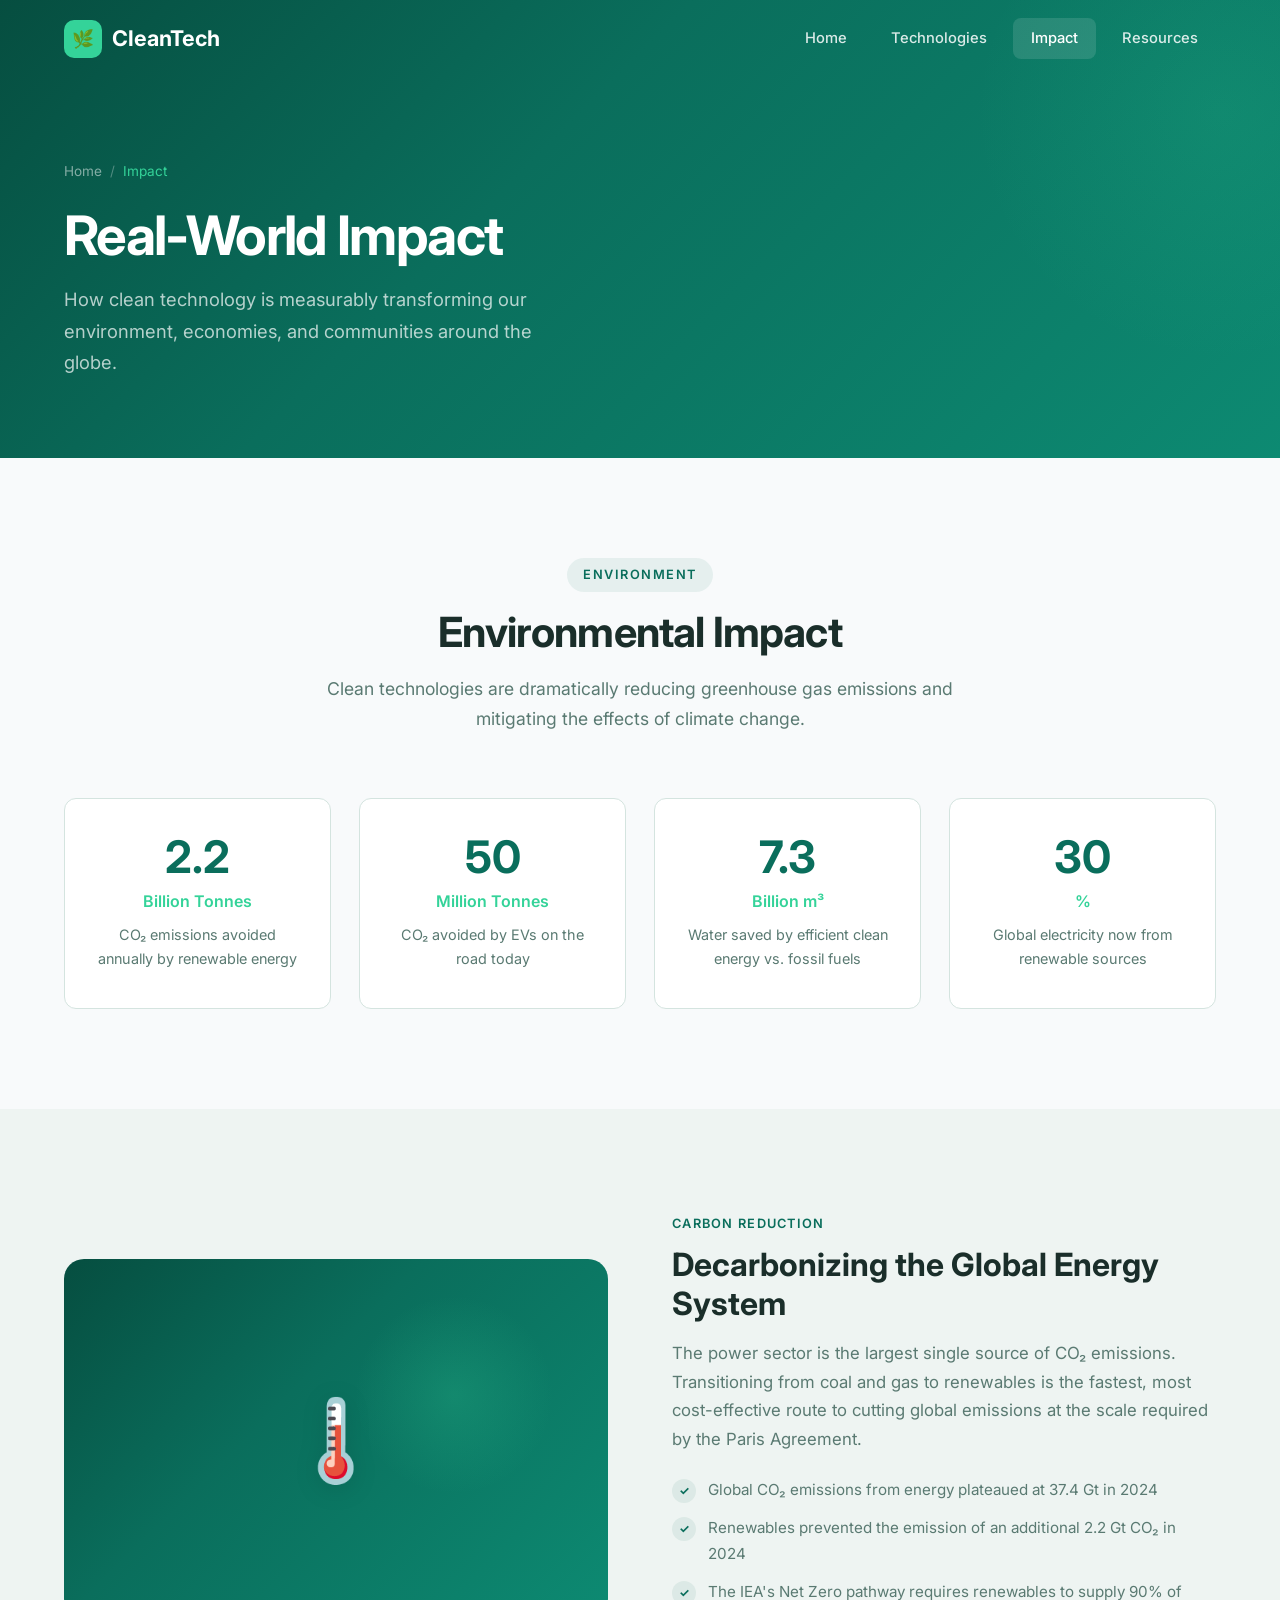
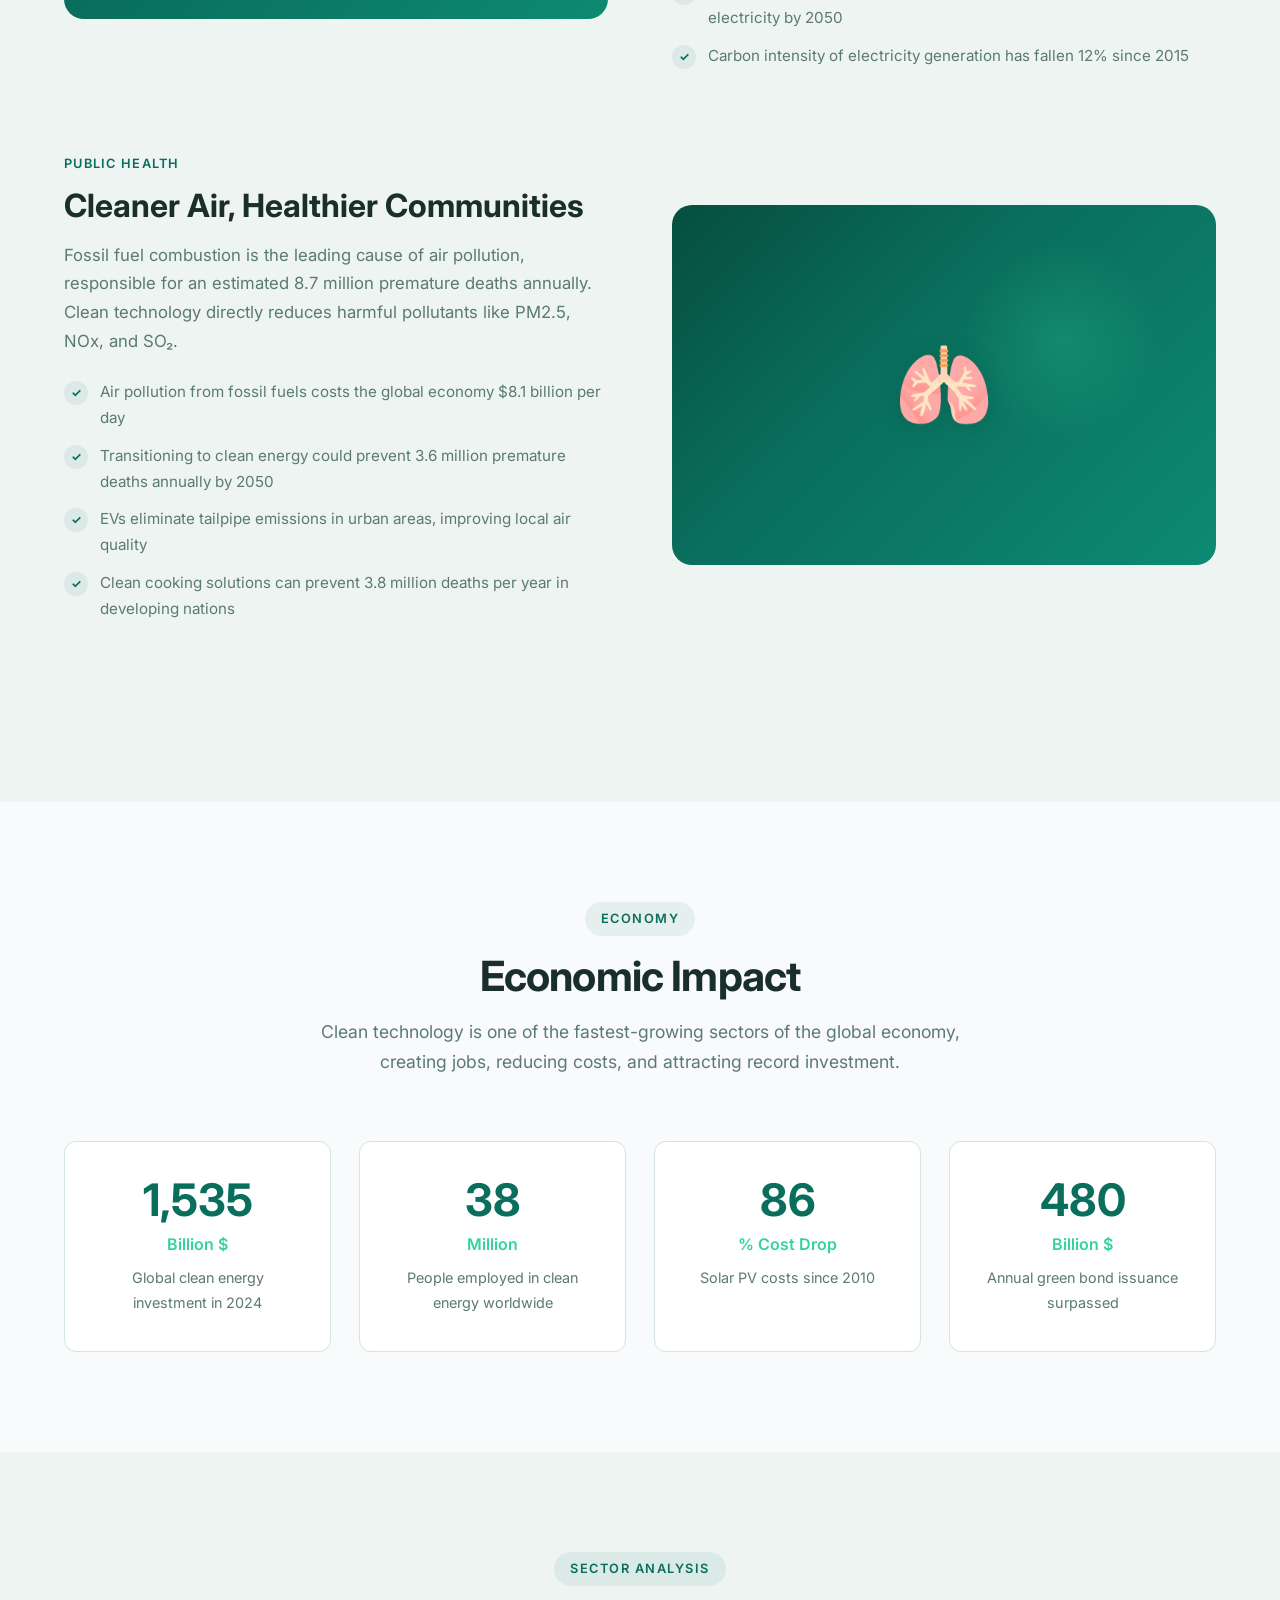
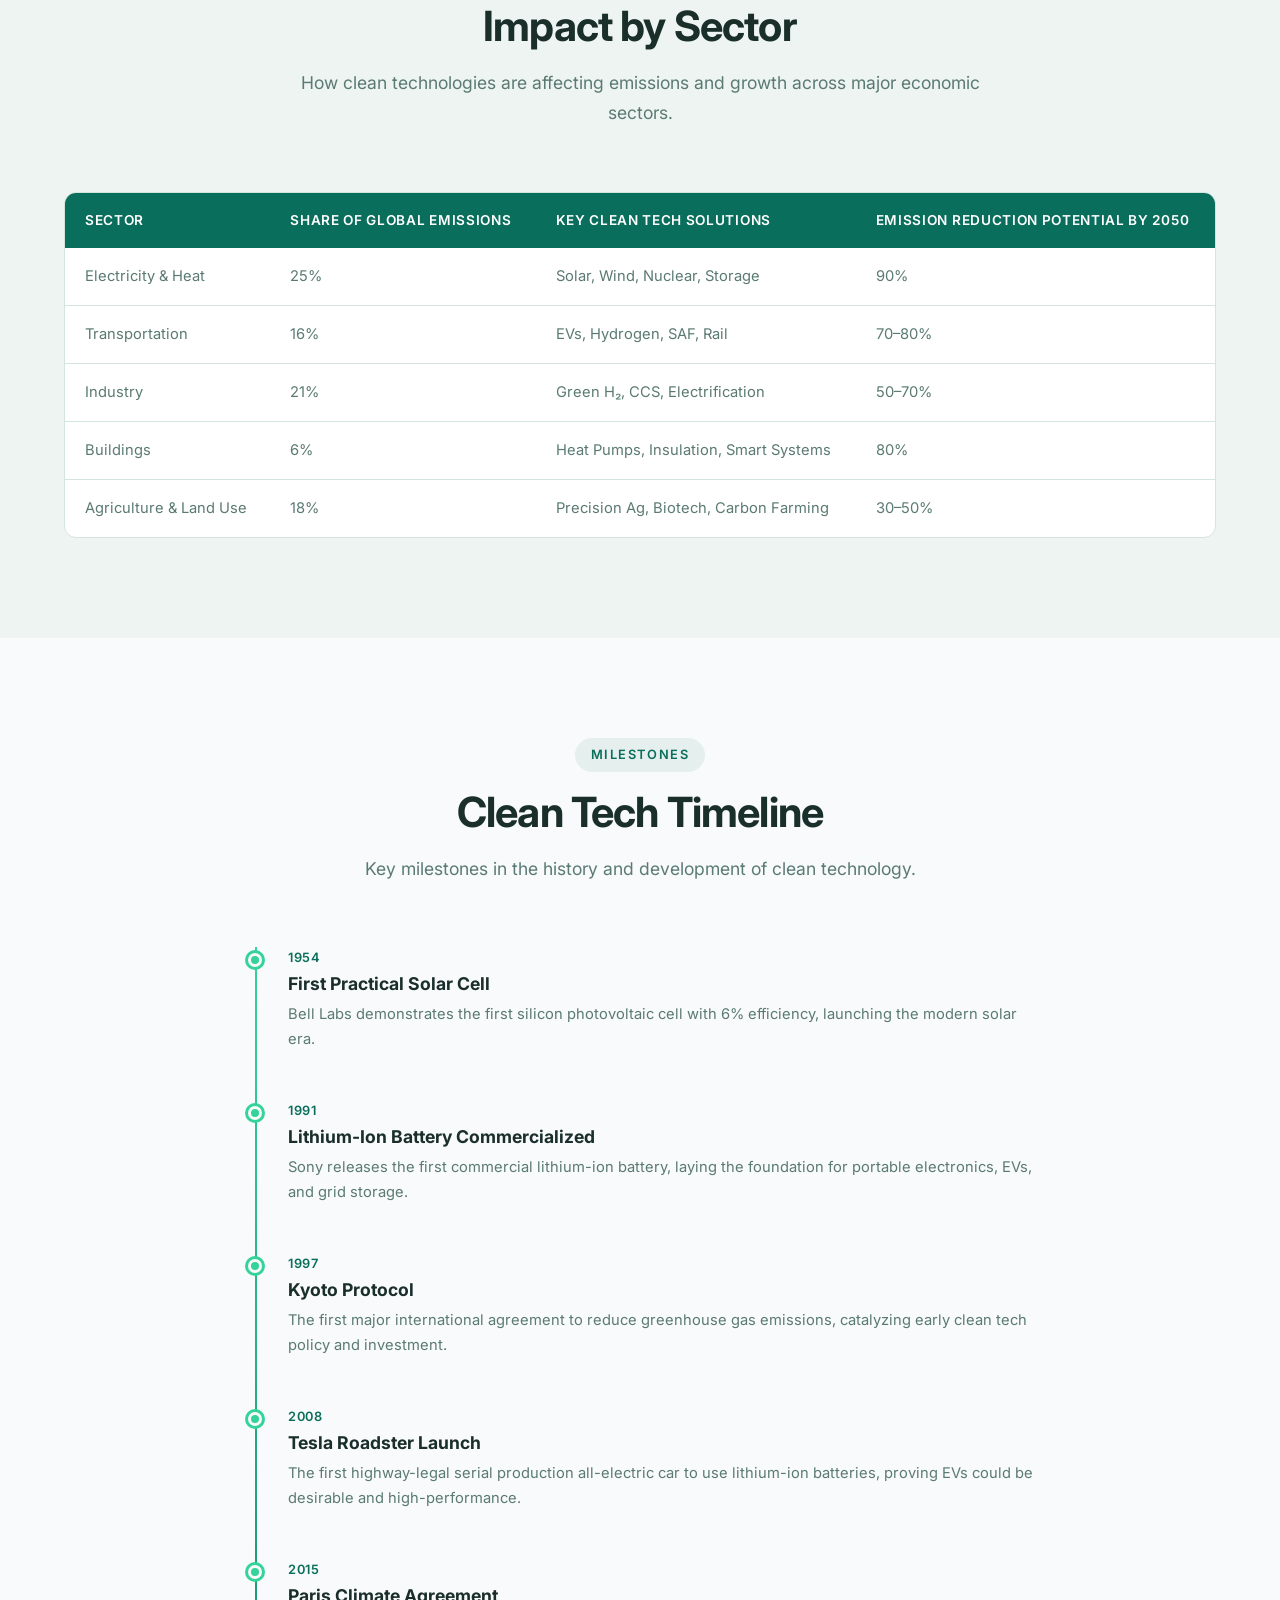
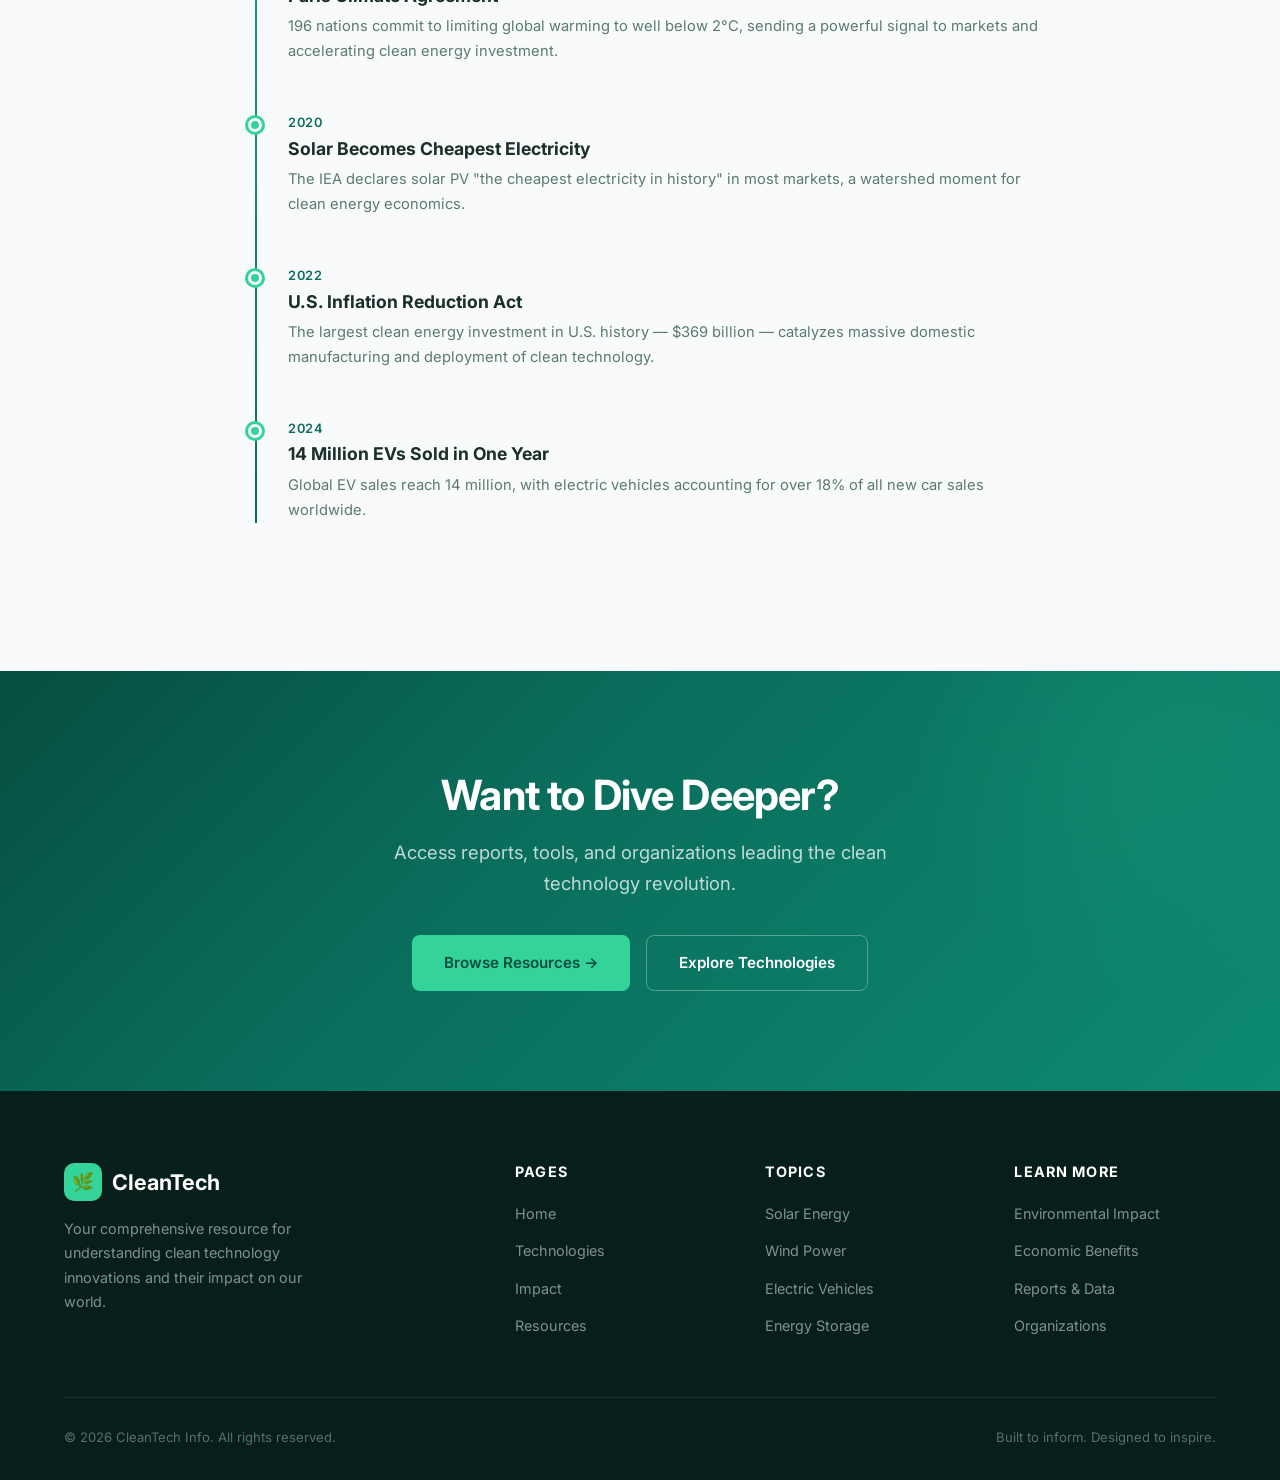
==== impact.html @ c07ddb93 "Initial commit: Clean Technology informative website - Home page with hero, categories, stats, and C" ====
<!DOCTYPE html>
<html lang="en">
<head>
  <meta charset="UTF-8">
  <meta name="viewport" content="width=device-width, initial-scale=1.0">
  <title>Impact — Clean Technology</title>
  <meta name="description" content="Understand the environmental, economic, and social impact of clean technology — from emissions reduction to job creation and public health.">
  <link rel="preconnect" href="https://fonts.googleapis.com">
  <link rel="preconnect" href="https://fonts.gstatic.com" crossorigin>
  <link href="https://fonts.googleapis.com/css2?family=Inter:wght@400;500;600;700;800&display=swap" rel="stylesheet">
  <link rel="stylesheet" href="css/styles.css">
  <link rel="icon" type="image/svg+xml" href="data:image/svg+xml,<svg xmlns='http://www.w3.org/2000/svg' viewBox='0 0 100 100'><text y='.9em' font-size='90'>🌿</text></svg>">
</head>
<body>

  <!-- ===== HEADER ===== -->
  <header class="header">
    <div class="container">
      <a href="index.html" class="logo">
        <div class="logo-icon">🌿</div>
        CleanTech
      </a>
      <nav class="nav-links">
        <a href="index.html">Home</a>
        <a href="technologies.html">Technologies</a>
        <a href="impact.html" class="active">Impact</a>
        <a href="resources.html">Resources</a>
      </nav>
      <div class="menu-toggle">
        <span></span><span></span><span></span>
      </div>
    </div>
  </header>

  <!-- ===== PAGE HERO ===== -->
  <section class="page-hero">
    <div class="container">
      <div class="breadcrumb">
        <a href="index.html">Home</a>
        <span>/</span>
        <span class="current">Impact</span>
      </div>
      <h1>Real-World Impact</h1>
      <p>How clean technology is measurably transforming our environment, economies, and communities around the globe.</p>
    </div>
  </section>

  <!-- ===== ENVIRONMENTAL IMPACT ===== -->
  <section class="section">
    <div class="container">
      <div class="section-header fade-up">
        <span class="label">Environment</span>
        <h2>Environmental Impact</h2>
        <p>Clean technologies are dramatically reducing greenhouse gas emissions and mitigating the effects of climate change.</p>
      </div>
      <div class="stats-grid stagger-children">
        <div class="stat-card fade-up">
          <div class="number" data-count="2.2">0</div>
          <div class="unit">Billion Tonnes</div>
          <div class="desc">CO₂ emissions avoided annually by renewable energy</div>
        </div>
        <div class="stat-card fade-up">
          <div class="number" data-count="50">0</div>
          <div class="unit">Million Tonnes</div>
          <div class="desc">CO₂ avoided by EVs on the road today</div>
        </div>
        <div class="stat-card fade-up">
          <div class="number" data-count="7.3">0</div>
          <div class="unit">Billion m³</div>
          <div class="desc">Water saved by efficient clean energy vs. fossil fuels</div>
        </div>
        <div class="stat-card fade-up">
          <div class="number" data-count="30">0</div>
          <div class="unit">%</div>
          <div class="desc">Global electricity now from renewable sources</div>
        </div>
      </div>
    </div>
  </section>

  <!-- ===== EMISSIONS DEEP DIVE ===== -->
  <section class="section bg-alt">
    <div class="container">
      <div class="feature-block fade-up">
        <div class="feature-visual">
          <div class="feature-visual-icon">🌡️</div>
        </div>
        <div class="feature-text">
          <span class="label">Carbon Reduction</span>
          <h3>Decarbonizing the Global Energy System</h3>
          <p>The power sector is the largest single source of CO₂ emissions. Transitioning from coal and gas to renewables is the fastest, most cost-effective route to cutting global emissions at the scale required by the Paris Agreement.</p>
          <ul class="feature-list">
            <li>Global CO₂ emissions from energy plateaued at 37.4 Gt in 2024</li>
            <li>Renewables prevented the emission of an additional 2.2 Gt CO₂ in 2024</li>
            <li>The IEA's Net Zero pathway requires renewables to supply 90% of electricity by 2050</li>
            <li>Carbon intensity of electricity generation has fallen 12% since 2015</li>
          </ul>
        </div>
      </div>
      <div class="feature-block fade-up">
        <div class="feature-visual">
          <div class="feature-visual-icon">🫁</div>
        </div>
        <div class="feature-text">
          <span class="label">Public Health</span>
          <h3>Cleaner Air, Healthier Communities</h3>
          <p>Fossil fuel combustion is the leading cause of air pollution, responsible for an estimated 8.7 million premature deaths annually. Clean technology directly reduces harmful pollutants like PM2.5, NOx, and SO₂.</p>
          <ul class="feature-list">
            <li>Air pollution from fossil fuels costs the global economy $8.1 billion per day</li>
            <li>Transitioning to clean energy could prevent 3.6 million premature deaths annually by 2050</li>
            <li>EVs eliminate tailpipe emissions in urban areas, improving local air quality</li>
            <li>Clean cooking solutions can prevent 3.8 million deaths per year in developing nations</li>
          </ul>
        </div>
      </div>
    </div>
  </section>

  <!-- ===== ECONOMIC IMPACT ===== -->
  <section class="section">
    <div class="container">
      <div class="section-header fade-up">
        <span class="label">Economy</span>
        <h2>Economic Impact</h2>
        <p>Clean technology is one of the fastest-growing sectors of the global economy, creating jobs, reducing costs, and attracting record investment.</p>
      </div>
      <div class="stats-grid stagger-children">
        <div class="stat-card fade-up">
          <div class="number" data-count="1600">0</div>
          <div class="unit">Billion $</div>
          <div class="desc">Global clean energy investment in 2024</div>
        </div>
        <div class="stat-card fade-up">
          <div class="number" data-count="40">0</div>
          <div class="unit">Million</div>
          <div class="desc">People employed in clean energy worldwide</div>
        </div>
        <div class="stat-card fade-up">
          <div class="number" data-count="90">0</div>
          <div class="unit">% Cost Drop</div>
          <div class="desc">Solar PV costs since 2010</div>
        </div>
        <div class="stat-card fade-up">
          <div class="number" data-count="500">0</div>
          <div class="unit">Billion $</div>
          <div class="desc">Annual green bond issuance surpassed</div>
        </div>
      </div>
    </div>
  </section>

  <!-- ===== SECTOR BREAKDOWN TABLE ===== -->
  <section class="section bg-alt">
    <div class="container">
      <div class="section-header fade-up">
        <span class="label">Sector Analysis</span>
        <h2>Impact by Sector</h2>
        <p>How clean technologies are affecting emissions and growth across major economic sectors.</p>
      </div>
      <div class="data-table-wrapper fade-up">
        <table class="data-table">
          <thead>
            <tr>
              <th>Sector</th>
              <th>Share of Global Emissions</th>
              <th>Key Clean Tech Solutions</th>
              <th>Emission Reduction Potential by 2050</th>
            </tr>
          </thead>
          <tbody>
            <tr>
              <td>Electricity &amp; Heat</td>
              <td>25%</td>
              <td>Solar, Wind, Nuclear, Storage</td>
              <td>90%</td>
            </tr>
            <tr>
              <td>Transportation</td>
              <td>16%</td>
              <td>EVs, Hydrogen, SAF, Rail</td>
              <td>70–80%</td>
            </tr>
            <tr>
              <td>Industry</td>
              <td>21%</td>
              <td>Green H₂, CCS, Electrification</td>
              <td>50–70%</td>
            </tr>
            <tr>
              <td>Buildings</td>
              <td>6%</td>
              <td>Heat Pumps, Insulation, Smart Systems</td>
              <td>80%</td>
            </tr>
            <tr>
              <td>Agriculture &amp; Land Use</td>
              <td>18%</td>
              <td>Precision Ag, Biotech, Carbon Farming</td>
              <td>30–50%</td>
            </tr>
          </tbody>
        </table>
      </div>
    </div>
  </section>

  <!-- ===== TIMELINE ===== -->
  <section class="section">
    <div class="container">
      <div class="section-header fade-up">
        <span class="label">Milestones</span>
        <h2>Clean Tech Timeline</h2>
        <p>Key milestones in the history and development of clean technology.</p>
      </div>
      <div class="timeline fade-up">
        <div class="timeline-item">
          <div class="year">1954</div>
          <h4>First Practical Solar Cell</h4>
          <p>Bell Labs demonstrates the first silicon photovoltaic cell with 6% efficiency, launching the modern solar era.</p>
        </div>
        <div class="timeline-item">
          <div class="year">1991</div>
          <h4>Lithium-Ion Battery Commercialized</h4>
          <p>Sony releases the first commercial lithium-ion battery, laying the foundation for portable electronics, EVs, and grid storage.</p>
        </div>
        <div class="timeline-item">
          <div class="year">1997</div>
          <h4>Kyoto Protocol</h4>
          <p>The first major international agreement to reduce greenhouse gas emissions, catalyzing early clean tech policy and investment.</p>
        </div>
        <div class="timeline-item">
          <div class="year">2008</div>
          <h4>Tesla Roadster Launch</h4>
          <p>The first highway-legal serial production all-electric car to use lithium-ion batteries, proving EVs could be desirable and high-performance.</p>
        </div>
        <div class="timeline-item">
          <div class="year">2015</div>
          <h4>Paris Climate Agreement</h4>
          <p>196 nations commit to limiting global warming to well below 2°C, sending a powerful signal to markets and accelerating clean energy investment.</p>
        </div>
        <div class="timeline-item">
          <div class="year">2020</div>
          <h4>Solar Becomes Cheapest Electricity</h4>
          <p>The IEA declares solar PV "the cheapest electricity in history" in most markets, a watershed moment for clean energy economics.</p>
        </div>
        <div class="timeline-item">
          <div class="year">2022</div>
          <h4>U.S. Inflation Reduction Act</h4>
          <p>The largest clean energy investment in U.S. history — $369 billion — catalyzes massive domestic manufacturing and deployment of clean technology.</p>
        </div>
        <div class="timeline-item">
          <div class="year">2024</div>
          <h4>14 Million EVs Sold in One Year</h4>
          <p>Global EV sales reach 14 million, with electric vehicles accounting for over 18% of all new car sales worldwide.</p>
        </div>
      </div>
    </div>
  </section>

  <!-- ===== CTA ===== -->
  <section class="section cta-section">
    <div class="container">
      <div class="cta-content fade-up">
        <h2>Want to Dive Deeper?</h2>
        <p>Access reports, tools, and organizations leading the clean technology revolution.</p>
        <div class="cta-buttons">
          <a href="resources.html" class="btn btn-primary">Browse Resources →</a>
          <a href="technologies.html" class="btn btn-outline">Explore Technologies</a>
        </div>
      </div>
    </div>
  </section>

  <!-- ===== FOOTER ===== -->
  <footer class="footer">
    <div class="container">
      <div class="footer-grid">
        <div class="footer-brand">
          <a href="index.html" class="logo">
            <div class="logo-icon">🌿</div>
            CleanTech
          </a>
          <p>Your comprehensive resource for understanding clean technology innovations and their impact on our world.</p>
        </div>
        <div>
          <h4>Pages</h4>
          <ul class="footer-links">
            <li><a href="index.html">Home</a></li>
            <li><a href="technologies.html">Technologies</a></li>
            <li><a href="impact.html">Impact</a></li>
            <li><a href="resources.html">Resources</a></li>
          </ul>
        </div>
        <div>
          <h4>Topics</h4>
          <ul class="footer-links">
            <li><a href="technologies.html">Solar Energy</a></li>
            <li><a href="technologies.html">Wind Power</a></li>
            <li><a href="technologies.html">Electric Vehicles</a></li>
            <li><a href="technologies.html">Energy Storage</a></li>
          </ul>
        </div>
        <div>
          <h4>Learn More</h4>
          <ul class="footer-links">
            <li><a href="impact.html">Environmental Impact</a></li>
            <li><a href="impact.html">Economic Benefits</a></li>
            <li><a href="resources.html">Reports &amp; Data</a></li>
            <li><a href="resources.html">Organizations</a></li>
          </ul>
        </div>
      </div>
      <div class="footer-bottom">
        <span>&copy; 2026 CleanTech Info. All rights reserved.</span>
        <span>Built to inform. Designed to inspire.</span>
      </div>
    </div>
  </footer>

  <script src="js/main.js"></script>
</body>
</html>
---- css/styles.css ----
/* ============================================
   Clean Technology — Professional Website
   ============================================ */

/* --- Reset & Base --- */
*, *::before, *::after {
  margin: 0;
  padding: 0;
  box-sizing: border-box;
}

:root {
  --primary: #0a6e5c;
  --primary-dark: #064e40;
  --primary-light: #0d8a72;
  --accent: #34d399;
  --accent-glow: rgba(52, 211, 153, 0.25);
  --bg: #f8fafb;
  --bg-alt: #eef4f2;
  --surface: #ffffff;
  --text: #1a2e2a;
  --text-muted: #5a7a72;
  --text-light: #8fa8a0;
  --border: #d4e4df;
  --gradient-hero: linear-gradient(135deg, #064e40 0%, #0a6e5c 40%, #0d8a72 100%);
  --gradient-card: linear-gradient(180deg, #ffffff 0%, #f0f7f5 100%);
  --shadow-sm: 0 1px 3px rgba(10, 110, 92, 0.08);
  --shadow-md: 0 4px 16px rgba(10, 110, 92, 0.1);
  --shadow-lg: 0 8px 32px rgba(10, 110, 92, 0.12);
  --shadow-xl: 0 16px 48px rgba(10, 110, 92, 0.15);
  --radius-sm: 8px;
  --radius-md: 12px;
  --radius-lg: 20px;
  --radius-xl: 28px;
  --transition: 0.3s cubic-bezier(0.4, 0, 0.2, 1);
  --max-width: 1200px;
}

html {
  scroll-behavior: smooth;
  font-size: 16px;
}

body {
  font-family: 'Inter', -apple-system, BlinkMacSystemFont, 'Segoe UI', Roboto, sans-serif;
  color: var(--text);
  background: var(--bg);
  line-height: 1.7;
  -webkit-font-smoothing: antialiased;
  overflow-x: hidden;
}

a {
  color: inherit;
  text-decoration: none;
}

img {
  max-width: 100%;
  display: block;
}

ul { list-style: none; }

/* --- Typography --- */
h1, h2, h3, h4 {
  font-weight: 700;
  line-height: 1.2;
  color: var(--text);
}

h1 { font-size: clamp(2.2rem, 5vw, 3.4rem); letter-spacing: -0.03em; }
h2 { font-size: clamp(1.8rem, 3.5vw, 2.6rem); letter-spacing: -0.02em; }
h3 { font-size: clamp(1.2rem, 2vw, 1.5rem); }
h4 { font-size: 1.1rem; }

p {
  color: var(--text-muted);
  font-size: 1.05rem;
}

/* --- Layout --- */
.container {
  width: 100%;
  max-width: var(--max-width);
  margin: 0 auto;
  padding: 0 24px;
}

.section {
  padding: 100px 0;
}

.section-header {
  text-align: center;
  max-width: 680px;
  margin: 0 auto 64px;
}

.section-header .label {
  display: inline-block;
  font-size: 0.8rem;
  font-weight: 600;
  letter-spacing: 0.12em;
  text-transform: uppercase;
  color: var(--primary);
  background: rgba(10, 110, 92, 0.08);
  padding: 6px 16px;
  border-radius: 50px;
  margin-bottom: 16px;
}

.section-header h2 {
  margin-bottom: 16px;
}

.section-header p {
  font-size: 1.1rem;
}

/* ============================================
   HEADER / NAVIGATION
   ============================================ */
.header {
  position: fixed;
  top: 0;
  left: 0;
  width: 100%;
  z-index: 1000;
  transition: var(--transition);
  padding: 18px 0;
}

.header.scrolled {
  background: rgba(255, 255, 255, 0.92);
  backdrop-filter: blur(20px);
  -webkit-backdrop-filter: blur(20px);
  border-bottom: 1px solid var(--border);
  padding: 12px 0;
  box-shadow: var(--shadow-sm);
}

.header .container {
  display: flex;
  align-items: center;
  justify-content: space-between;
}

.logo {
  display: flex;
  align-items: center;
  gap: 10px;
  font-size: 1.35rem;
  font-weight: 700;
  color: #fff;
  transition: var(--transition);
}

.header.scrolled .logo {
  color: var(--primary-dark);
}

.logo-icon {
  width: 38px;
  height: 38px;
  background: var(--accent);
  border-radius: 10px;
  display: flex;
  align-items: center;
  justify-content: center;
  font-size: 1.1rem;
}

.nav-links {
  display: flex;
  align-items: center;
  gap: 8px;
}

.nav-links a {
  padding: 8px 18px;
  font-size: 0.92rem;
  font-weight: 500;
  color: rgba(255, 255, 255, 0.85);
  border-radius: 8px;
  transition: var(--transition);
  position: relative;
}

.header.scrolled .nav-links a {
  color: var(--text-muted);
}

.nav-links a:hover,
.nav-links a.active {
  color: #fff;
  background: rgba(255, 255, 255, 0.12);
}

.header.scrolled .nav-links a:hover,
.header.scrolled .nav-links a.active {
  color: var(--primary);
  background: rgba(10, 110, 92, 0.08);
}

/* Mobile menu toggle */
.menu-toggle {
  display: none;
  flex-direction: column;
  gap: 5px;
  cursor: pointer;
  padding: 8px;
  z-index: 1001;
}

.menu-toggle span {
  width: 24px;
  height: 2px;
  background: #fff;
  border-radius: 2px;
  transition: var(--transition);
}

.header.scrolled .menu-toggle span {
  background: var(--text);
}

/* ============================================
   HERO SECTION
   ============================================ */
.hero {
  min-height: 100vh;
  display: flex;
  align-items: center;
  background: var(--gradient-hero);
  position: relative;
  overflow: hidden;
}

.hero::before {
  content: '';
  position: absolute;
  top: -30%;
  right: -15%;
  width: 700px;
  height: 700px;
  background: radial-gradient(circle, rgba(52, 211, 153, 0.15) 0%, transparent 70%);
  border-radius: 50%;
}

.hero::after {
  content: '';
  position: absolute;
  bottom: -20%;
  left: -10%;
  width: 500px;
  height: 500px;
  background: radial-gradient(circle, rgba(52, 211, 153, 0.1) 0%, transparent 70%);
  border-radius: 50%;
}

.hero .container {
  position: relative;
  z-index: 2;
}

.hero-content {
  max-width: 720px;
}

.hero-badge {
  display: inline-flex;
  align-items: center;
  gap: 8px;
  background: rgba(255, 255, 255, 0.1);
  border: 1px solid rgba(255, 255, 255, 0.15);
  border-radius: 50px;
  padding: 8px 20px;
  font-size: 0.85rem;
  font-weight: 500;
  color: var(--accent);
  margin-bottom: 28px;
  backdrop-filter: blur(10px);
}

.hero h1 {
  color: #fff;
  margin-bottom: 24px;
}

.hero h1 span {
  background: linear-gradient(135deg, var(--accent), #6ee7b7);
  -webkit-background-clip: text;
  -webkit-text-fill-color: transparent;
  background-clip: text;
}

.hero p {
  font-size: 1.2rem;
  color: rgba(255, 255, 255, 0.75);
  max-width: 560px;
  margin-bottom: 40px;
  line-height: 1.8;
}

.hero-buttons {
  display: flex;
  gap: 16px;
  flex-wrap: wrap;
}

/* --- Buttons --- */
.btn {
  display: inline-flex;
  align-items: center;
  gap: 8px;
  padding: 14px 32px;
  font-size: 0.95rem;
  font-weight: 600;
  border-radius: var(--radius-sm);
  border: none;
  cursor: pointer;
  transition: var(--transition);
}

.btn-primary {
  background: var(--accent);
  color: var(--primary-dark);
}

.btn-primary:hover {
  background: #5fe8b5;
  transform: translateY(-2px);
  box-shadow: 0 8px 24px rgba(52, 211, 153, 0.3);
}

.btn-outline {
  background: transparent;
  color: #fff;
  border: 1.5px solid rgba(255, 255, 255, 0.3);
}

.btn-outline:hover {
  background: rgba(255, 255, 255, 0.1);
  border-color: rgba(255, 255, 255, 0.5);
  transform: translateY(-2px);
}

.btn-secondary {
  background: var(--primary);
  color: #fff;
}

.btn-secondary:hover {
  background: var(--primary-dark);
  transform: translateY(-2px);
  box-shadow: var(--shadow-md);
}

/* --- Stat bar under hero --- */
.hero-stats {
  display: grid;
  grid-template-columns: repeat(4, 1fr);
  background: rgba(255, 255, 255, 0.06);
  border: 1px solid rgba(255, 255, 255, 0.1);
  border-radius: var(--radius-lg);
  padding: 32px;
  margin-top: 64px;
  backdrop-filter: blur(10px);
}

.stat-item {
  text-align: center;
  padding: 8px 16px;
}

.stat-item:not(:last-child) {
  border-right: 1px solid rgba(255, 255, 255, 0.1);
}

.stat-number {
  font-size: clamp(1.8rem, 3vw, 2.4rem);
  font-weight: 700;
  color: var(--accent);
  line-height: 1;
  margin-bottom: 8px;
}

.stat-label {
  font-size: 0.85rem;
  color: rgba(255, 255, 255, 0.6);
}

/* ============================================
   CARDS
   ============================================ */
.card-grid {
  display: grid;
  grid-template-columns: repeat(auto-fill, minmax(320px, 1fr));
  gap: 28px;
}

.card {
  background: var(--gradient-card);
  border: 1px solid var(--border);
  border-radius: var(--radius-md);
  padding: 36px 32px;
  transition: var(--transition);
  position: relative;
  overflow: hidden;
}

.card::before {
  content: '';
  position: absolute;
  top: 0;
  left: 0;
  right: 0;
  height: 3px;
  background: linear-gradient(90deg, var(--primary), var(--accent));
  opacity: 0;
  transition: var(--transition);
}

.card:hover {
  transform: translateY(-4px);
  box-shadow: var(--shadow-lg);
  border-color: transparent;
}

.card:hover::before {
  opacity: 1;
}

.card-icon {
  width: 56px;
  height: 56px;
  background: rgba(10, 110, 92, 0.08);
  border-radius: var(--radius-sm);
  display: flex;
  align-items: center;
  justify-content: center;
  font-size: 1.6rem;
  margin-bottom: 20px;
  transition: var(--transition);
}

.card:hover .card-icon {
  background: var(--primary);
  color: #fff;
  transform: scale(1.05);
}

.card h3 {
  margin-bottom: 12px;
}

.card p {
  font-size: 0.95rem;
  line-height: 1.7;
}

.card-link {
  display: inline-flex;
  align-items: center;
  gap: 6px;
  margin-top: 20px;
  font-size: 0.9rem;
  font-weight: 600;
  color: var(--primary);
  transition: var(--transition);
}

.card-link:hover {
  gap: 10px;
  color: var(--primary-dark);
}

/* ============================================
   FEATURE BLOCKS (alternating layout)
   ============================================ */
.feature-block {
  display: grid;
  grid-template-columns: 1fr 1fr;
  gap: 64px;
  align-items: center;
  margin-bottom: 80px;
}

.feature-block:nth-child(even) {
  direction: rtl;
}

.feature-block:nth-child(even) > * {
  direction: ltr;
}

.feature-visual {
  background: var(--gradient-hero);
  border-radius: var(--radius-lg);
  padding: 48px;
  display: flex;
  align-items: center;
  justify-content: center;
  min-height: 360px;
  position: relative;
  overflow: hidden;
}

.feature-visual::before {
  content: '';
  position: absolute;
  width: 200px;
  height: 200px;
  background: radial-gradient(circle, rgba(52, 211, 153, 0.2) 0%, transparent 70%);
  border-radius: 50%;
  top: 10%;
  right: 10%;
}

.feature-visual-icon {
  font-size: 5rem;
  filter: drop-shadow(0 4px 12px rgba(0,0,0,0.1));
}

.feature-text .label {
  display: inline-block;
  font-size: 0.8rem;
  font-weight: 600;
  letter-spacing: 0.1em;
  text-transform: uppercase;
  color: var(--primary);
  margin-bottom: 12px;
}

.feature-text h3 {
  font-size: clamp(1.5rem, 2.5vw, 2rem);
  margin-bottom: 16px;
}

.feature-text p {
  margin-bottom: 24px;
}

.feature-list {
  display: flex;
  flex-direction: column;
  gap: 12px;
}

.feature-list li {
  display: flex;
  align-items: flex-start;
  gap: 12px;
  font-size: 0.95rem;
  color: var(--text-muted);
}

.feature-list li::before {
  content: '✓';
  flex-shrink: 0;
  width: 24px;
  height: 24px;
  background: rgba(10, 110, 92, 0.08);
  border-radius: 50%;
  display: flex;
  align-items: center;
  justify-content: center;
  font-size: 0.75rem;
  font-weight: 700;
  color: var(--primary);
  margin-top: 2px;
}

/* ============================================
   DATA / STATS SECTION
   ============================================ */
.stats-grid {
  display: grid;
  grid-template-columns: repeat(4, 1fr);
  gap: 28px;
}

.stat-card {
  background: var(--surface);
  border: 1px solid var(--border);
  border-radius: var(--radius-md);
  padding: 36px 28px;
  text-align: center;
  transition: var(--transition);
}

.stat-card:hover {
  transform: translateY(-4px);
  box-shadow: var(--shadow-md);
}

.stat-card .number {
  font-size: 2.8rem;
  font-weight: 700;
  color: var(--primary);
  line-height: 1;
  margin-bottom: 8px;
}

.stat-card .unit {
  font-size: 1rem;
  font-weight: 600;
  color: var(--accent);
}

.stat-card .desc {
  font-size: 0.9rem;
  color: var(--text-muted);
  margin-top: 8px;
}

/* ============================================
   TIMELINE
   ============================================ */
.timeline {
  position: relative;
  padding-left: 48px;
  max-width: 800px;
  margin: 0 auto;
}

.timeline::before {
  content: '';
  position: absolute;
  left: 15px;
  top: 0;
  bottom: 0;
  width: 2px;
  background: linear-gradient(to bottom, var(--accent), var(--primary));
}

.timeline-item {
  position: relative;
  margin-bottom: 48px;
}

.timeline-item::before {
  content: '';
  position: absolute;
  left: -40px;
  top: 6px;
  width: 14px;
  height: 14px;
  background: var(--accent);
  border-radius: 50%;
  border: 3px solid var(--bg);
  box-shadow: 0 0 0 3px var(--accent);
}

.timeline-item .year {
  font-size: 0.8rem;
  font-weight: 600;
  color: var(--primary);
  text-transform: uppercase;
  letter-spacing: 0.05em;
  margin-bottom: 4px;
}

.timeline-item h4 {
  margin-bottom: 8px;
}

.timeline-item p {
  font-size: 0.92rem;
}

/* ============================================
   INFO BANNER / CTA
   ============================================ */
.cta-section {
  background: var(--gradient-hero);
  position: relative;
  overflow: hidden;
}

.cta-section::before {
  content: '';
  position: absolute;
  top: -40%;
  right: -10%;
  width: 500px;
  height: 500px;
  background: radial-gradient(circle, rgba(52, 211, 153, 0.12) 0%, transparent 70%);
  border-radius: 50%;
}

.cta-content {
  text-align: center;
  position: relative;
  z-index: 2;
}

.cta-content h2 {
  color: #fff;
  margin-bottom: 16px;
}

.cta-content p {
  color: rgba(255, 255, 255, 0.75);
  font-size: 1.15rem;
  max-width: 560px;
  margin: 0 auto 36px;
}

.cta-buttons {
  display: flex;
  justify-content: center;
  gap: 16px;
  flex-wrap: wrap;
}

/* ============================================
   TABLE
   ============================================ */
.data-table-wrapper {
  overflow-x: auto;
  border-radius: var(--radius-md);
  border: 1px solid var(--border);
  background: var(--surface);
}

.data-table {
  width: 100%;
  border-collapse: collapse;
}

.data-table thead {
  background: var(--primary);
}

.data-table th {
  padding: 16px 20px;
  text-align: left;
  font-size: 0.85rem;
  font-weight: 600;
  color: #fff;
  text-transform: uppercase;
  letter-spacing: 0.05em;
}

.data-table td {
  padding: 16px 20px;
  font-size: 0.92rem;
  color: var(--text-muted);
  border-bottom: 1px solid var(--border);
}

.data-table tbody tr:hover {
  background: rgba(10, 110, 92, 0.03);
}

.data-table tbody tr:last-child td {
  border-bottom: none;
}

/* ============================================
   ACCORDION / FAQ
   ============================================ */
.accordion {
  max-width: 800px;
  margin: 0 auto;
}

.accordion-item {
  background: var(--surface);
  border: 1px solid var(--border);
  border-radius: var(--radius-sm);
  margin-bottom: 12px;
  overflow: hidden;
  transition: var(--transition);
}

.accordion-item:hover {
  border-color: var(--primary-light);
}

.accordion-header {
  display: flex;
  align-items: center;
  justify-content: space-between;
  padding: 20px 24px;
  cursor: pointer;
  font-weight: 600;
  font-size: 1rem;
  color: var(--text);
  transition: var(--transition);
  user-select: none;
}

.accordion-header:hover {
  color: var(--primary);
}

.accordion-icon {
  width: 28px;
  height: 28px;
  border-radius: 50%;
  background: rgba(10, 110, 92, 0.08);
  display: flex;
  align-items: center;
  justify-content: center;
  font-size: 1.1rem;
  transition: var(--transition);
  flex-shrink: 0;
}

.accordion-item.active .accordion-icon {
  background: var(--primary);
  color: #fff;
  transform: rotate(45deg);
}

.accordion-body {
  max-height: 0;
  overflow: hidden;
  transition: max-height 0.4s ease, padding 0.3s ease;
}

.accordion-item.active .accordion-body {
  max-height: 500px;
}

.accordion-body-inner {
  padding: 0 24px 20px;
}

.accordion-body-inner p {
  font-size: 0.95rem;
  line-height: 1.8;
}

/* ============================================
   FOOTER
   ============================================ */
.footer {
  background: #071f1a;
  color: rgba(255, 255, 255, 0.65);
  padding: 72px 0 32px;
}

.footer-grid {
  display: grid;
  grid-template-columns: 2fr 1fr 1fr 1fr;
  gap: 48px;
  margin-bottom: 48px;
}

.footer-brand .logo {
  color: #fff;
  margin-bottom: 16px;
}

.footer-brand p {
  font-size: 0.9rem;
  color: rgba(255, 255, 255, 0.5);
  max-width: 280px;
  line-height: 1.7;
}

.footer h4 {
  color: #fff;
  font-size: 0.9rem;
  text-transform: uppercase;
  letter-spacing: 0.08em;
  margin-bottom: 20px;
}

.footer-links li {
  margin-bottom: 10px;
}

.footer-links a {
  font-size: 0.9rem;
  color: rgba(255, 255, 255, 0.5);
  transition: var(--transition);
}

.footer-links a:hover {
  color: var(--accent);
}

.footer-bottom {
  border-top: 1px solid rgba(255, 255, 255, 0.08);
  padding-top: 28px;
  display: flex;
  align-items: center;
  justify-content: space-between;
  font-size: 0.82rem;
  color: rgba(255, 255, 255, 0.35);
}

.footer-social {
  display: flex;
  gap: 16px;
}

.footer-social a {
  width: 36px;
  height: 36px;
  border-radius: 50%;
  background: rgba(255, 255, 255, 0.06);
  display: flex;
  align-items: center;
  justify-content: center;
  font-size: 0.9rem;
  color: rgba(255, 255, 255, 0.5);
  transition: var(--transition);
}

.footer-social a:hover {
  background: var(--accent);
  color: var(--primary-dark);
}

/* ============================================
   PAGE HERO (inner pages)
   ============================================ */
.page-hero {
  padding: 160px 0 80px;
  background: var(--gradient-hero);
  position: relative;
  overflow: hidden;
}

.page-hero::before {
  content: '';
  position: absolute;
  top: -30%;
  right: -15%;
  width: 500px;
  height: 500px;
  background: radial-gradient(circle, rgba(52, 211, 153, 0.12) 0%, transparent 70%);
  border-radius: 50%;
}

.page-hero .container {
  position: relative;
  z-index: 2;
}

.page-hero h1 {
  color: #fff;
  max-width: 600px;
}

.page-hero p {
  color: rgba(255, 255, 255, 0.7);
  font-size: 1.15rem;
  max-width: 520px;
  margin-top: 16px;
}

.breadcrumb {
  display: flex;
  align-items: center;
  gap: 8px;
  margin-bottom: 20px;
  font-size: 0.85rem;
}

.breadcrumb a {
  color: rgba(255, 255, 255, 0.5);
  transition: var(--transition);
}

.breadcrumb a:hover {
  color: var(--accent);
}

.breadcrumb span {
  color: rgba(255, 255, 255, 0.3);
}

.breadcrumb .current {
  color: var(--accent);
}

/* ============================================
   RESOURCE CARDS
   ============================================ */
.resource-card {
  background: var(--surface);
  border: 1px solid var(--border);
  border-radius: var(--radius-md);
  padding: 32px;
  transition: var(--transition);
  display: flex;
  flex-direction: column;
}

.resource-card:hover {
  transform: translateY(-4px);
  box-shadow: var(--shadow-lg);
}

.resource-tag {
  display: inline-block;
  font-size: 0.72rem;
  font-weight: 600;
  letter-spacing: 0.08em;
  text-transform: uppercase;
  padding: 4px 12px;
  border-radius: 50px;
  margin-bottom: 16px;
  width: fit-content;
}

.resource-tag.report { background: rgba(10, 110, 92, 0.08); color: var(--primary); }
.resource-tag.tool { background: rgba(52, 211, 153, 0.15); color: #0d7a56; }
.resource-tag.org { background: rgba(59, 130, 246, 0.1); color: #2563eb; }
.resource-tag.guide { background: rgba(168, 85, 247, 0.1); color: #7c3aed; }

.resource-card h3 {
  margin-bottom: 12px;
  font-size: 1.15rem;
}

.resource-card p {
  font-size: 0.9rem;
  flex-grow: 1;
}

/* ============================================
   ANIMATIONS
   ============================================ */
.fade-up {
  opacity: 0;
  transform: translateY(30px);
  transition: opacity 0.6s ease, transform 0.6s ease;
}

.fade-up.visible {
  opacity: 1;
  transform: translateY(0);
}

/* Staggered children */
.stagger-children .fade-up:nth-child(1) { transition-delay: 0s; }
.stagger-children .fade-up:nth-child(2) { transition-delay: 0.1s; }
.stagger-children .fade-up:nth-child(3) { transition-delay: 0.2s; }
.stagger-children .fade-up:nth-child(4) { transition-delay: 0.3s; }
.stagger-children .fade-up:nth-child(5) { transition-delay: 0.4s; }
.stagger-children .fade-up:nth-child(6) { transition-delay: 0.5s; }

/* ============================================
   BGS
   ============================================ */
.bg-alt {
  background: var(--bg-alt);
}

/* ============================================
   RESPONSIVE
   ============================================ */
@media (max-width: 1024px) {
  .hero-stats {
    grid-template-columns: repeat(2, 1fr);
    gap: 16px;
  }
  .hero-stats .stat-item:nth-child(2) {
    border-right: none;
  }
  .stats-grid {
    grid-template-columns: repeat(2, 1fr);
  }
  .feature-block {
    grid-template-columns: 1fr;
    gap: 32px;
  }
  .feature-block:nth-child(even) {
    direction: ltr;
  }
  .footer-grid {
    grid-template-columns: 1fr 1fr;
  }
}

@media (max-width: 768px) {
  .menu-toggle {
    display: flex;
  }
  .nav-links {
    position: fixed;
    top: 0;
    right: -100%;
    width: 280px;
    height: 100vh;
    background: var(--primary-dark);
    flex-direction: column;
    padding: 80px 32px 32px;
    gap: 4px;
    transition: var(--transition);
    box-shadow: var(--shadow-xl);
  }
  .nav-links.open {
    right: 0;
  }
  .nav-links a {
    color: rgba(255, 255, 255, 0.8);
    padding: 12px 16px;
    font-size: 1rem;
    width: 100%;
  }
  .header.scrolled .nav-links a {
    color: rgba(255, 255, 255, 0.8);
  }
  .header.scrolled .nav-links a:hover,
  .header.scrolled .nav-links a.active {
    color: #fff;
    background: rgba(255, 255, 255, 0.1);
  }
  .hero-stats {
    grid-template-columns: repeat(2, 1fr);
  }
  .hero-buttons {
    flex-direction: column;
  }
  .hero-buttons .btn {
    justify-content: center;
  }
  .card-grid {
    grid-template-columns: 1fr;
  }
  .stats-grid {
    grid-template-columns: 1fr 1fr;
  }
  .footer-grid {
    grid-template-columns: 1fr;
    gap: 32px;
  }
  .footer-bottom {
    flex-direction: column;
    gap: 16px;
    text-align: center;
  }
  .section {
    padding: 64px 0;
  }
}

@media (max-width: 480px) {
  .hero-stats {
    grid-template-columns: 1fr;
  }
  .hero-stats .stat-item {
    border-right: none !important;
    border-bottom: 1px solid rgba(255, 255, 255, 0.1);
    padding: 16px 8px;
  }
  .hero-stats .stat-item:last-child {
    border-bottom: none;
  }
  .stats-grid {
    grid-template-columns: 1fr;
  }
}
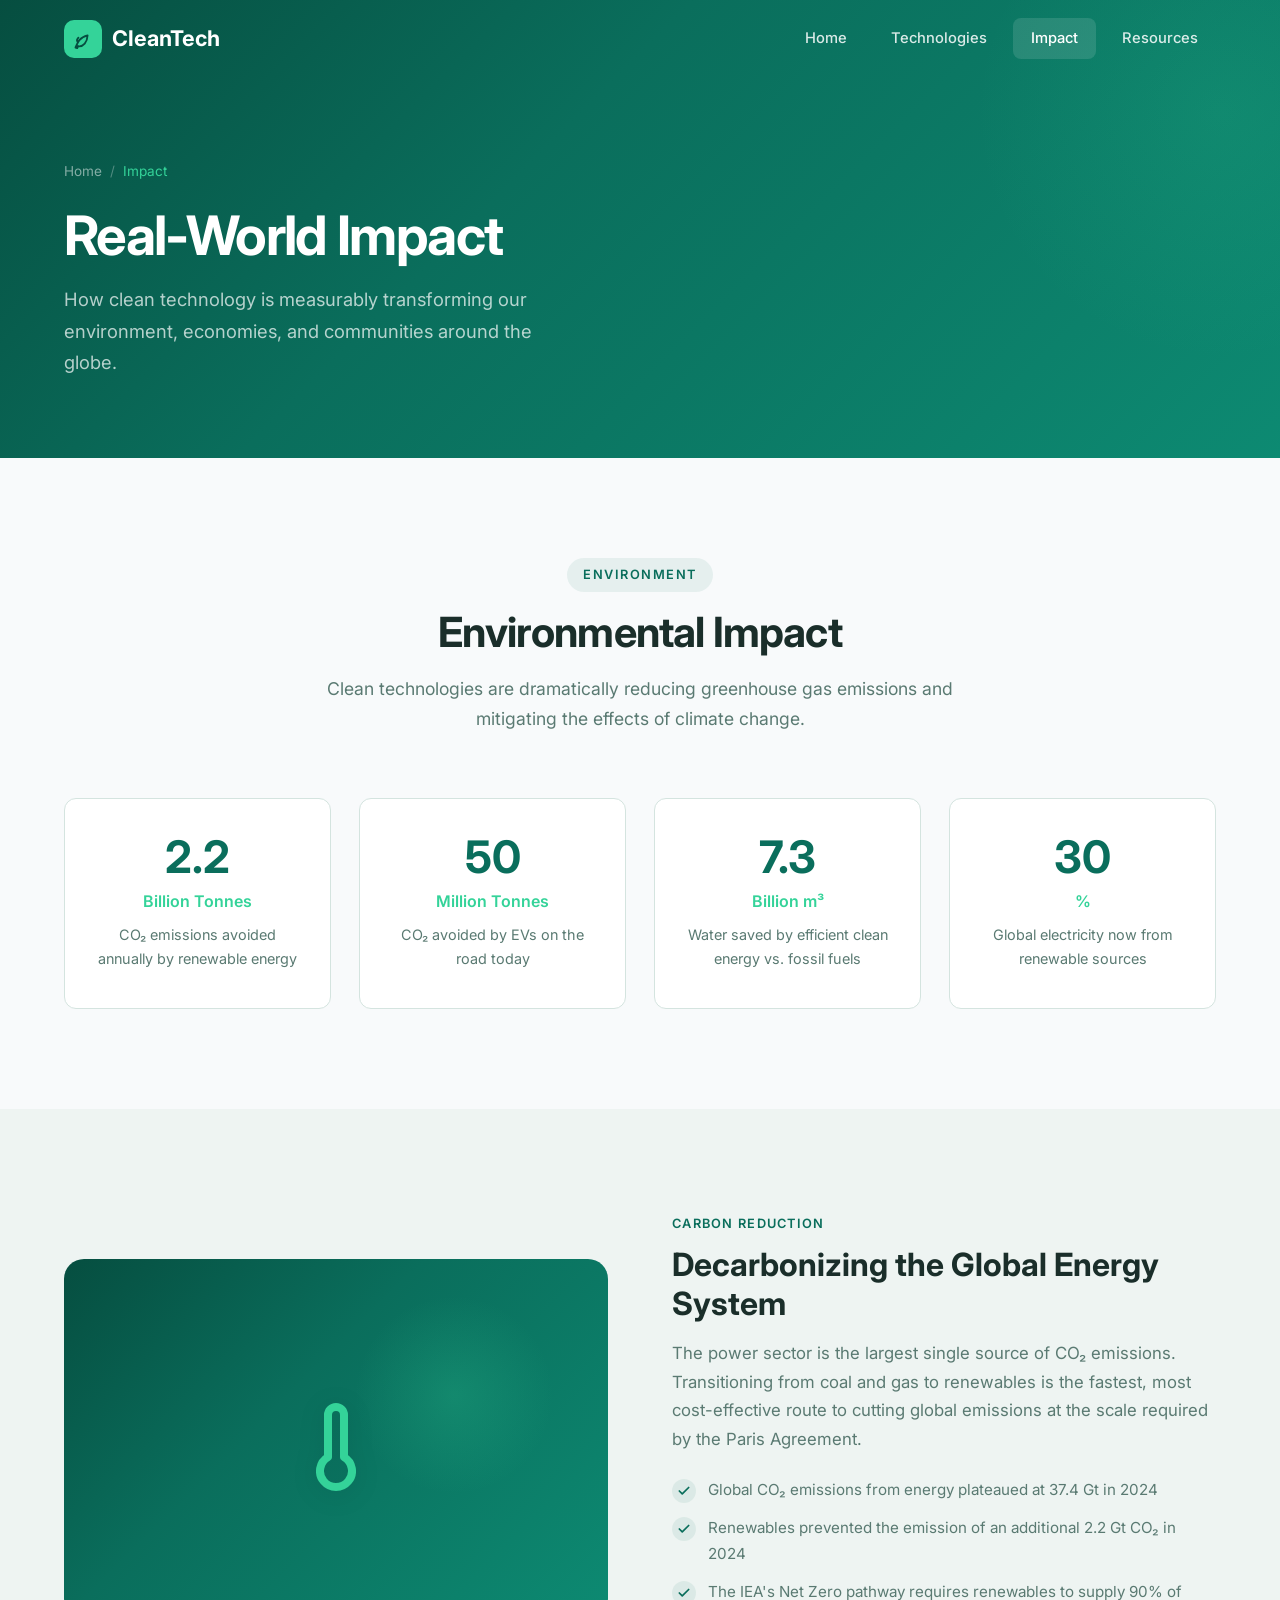
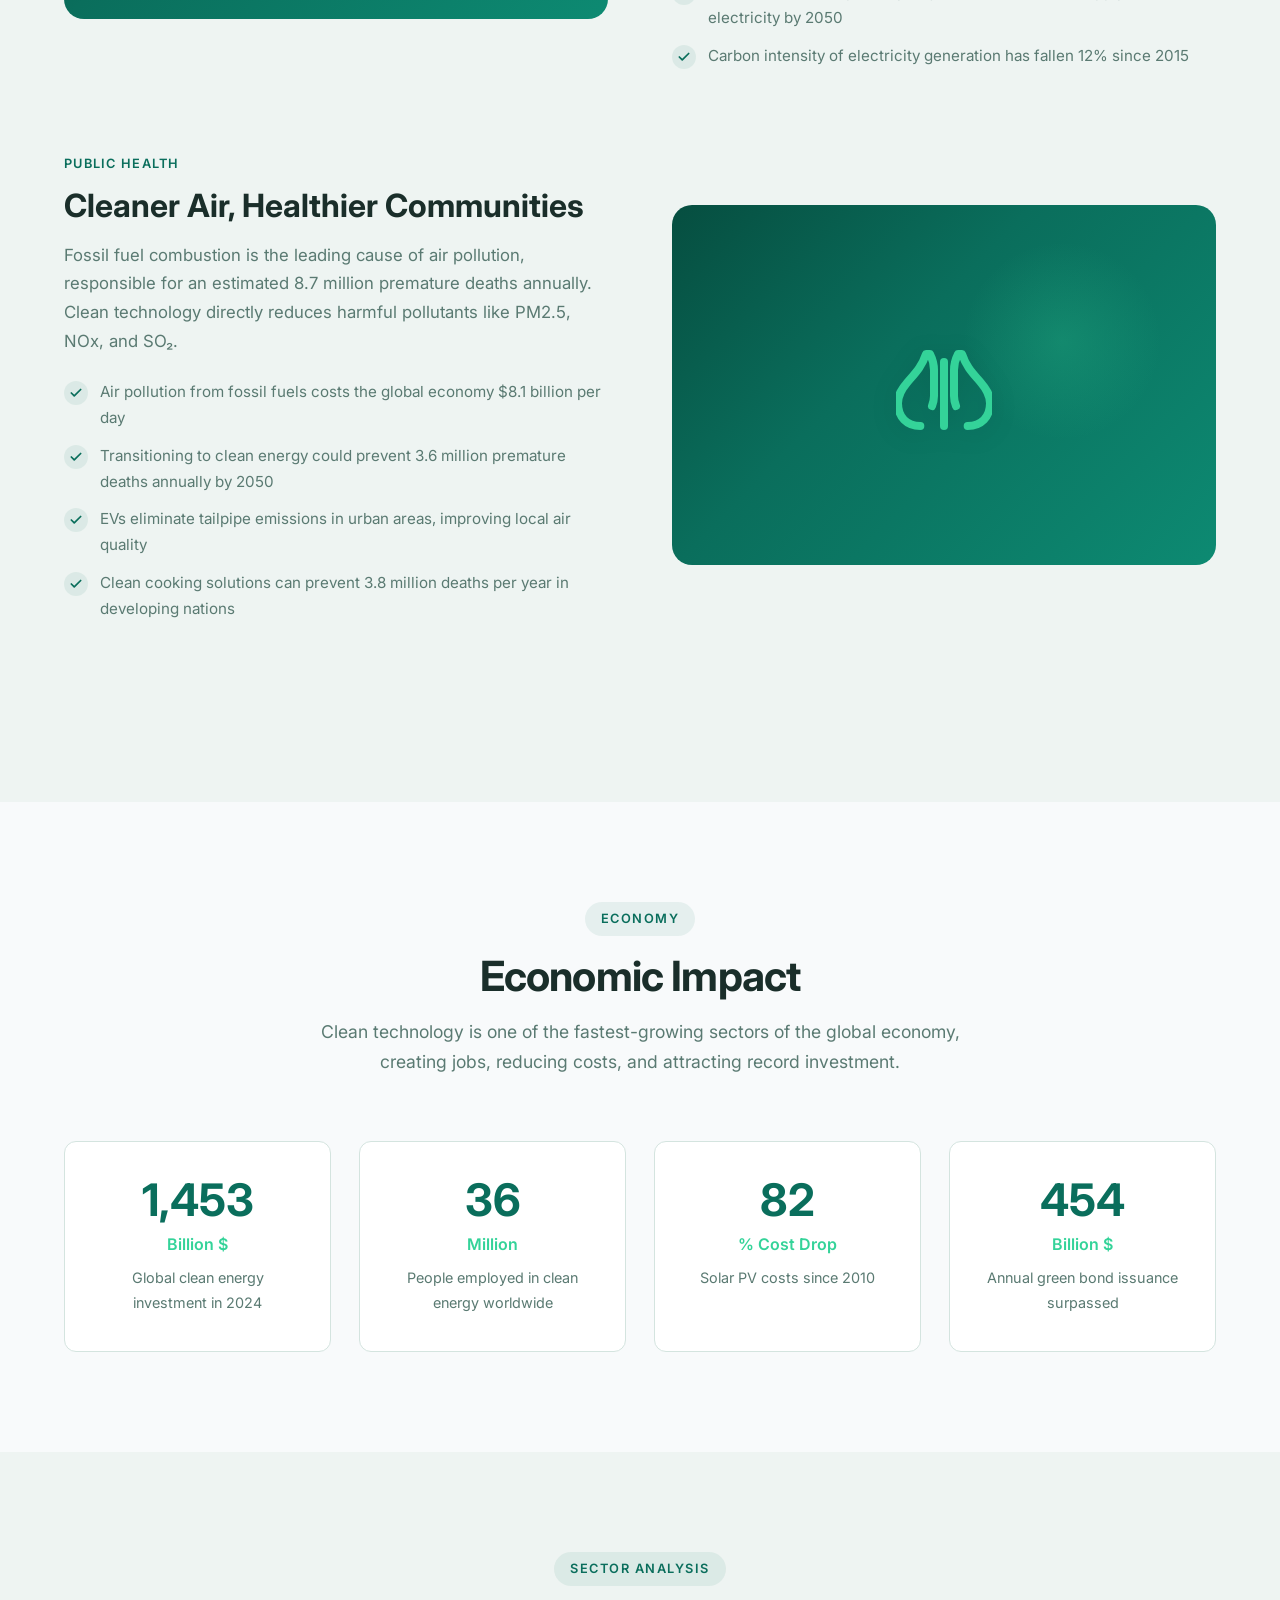
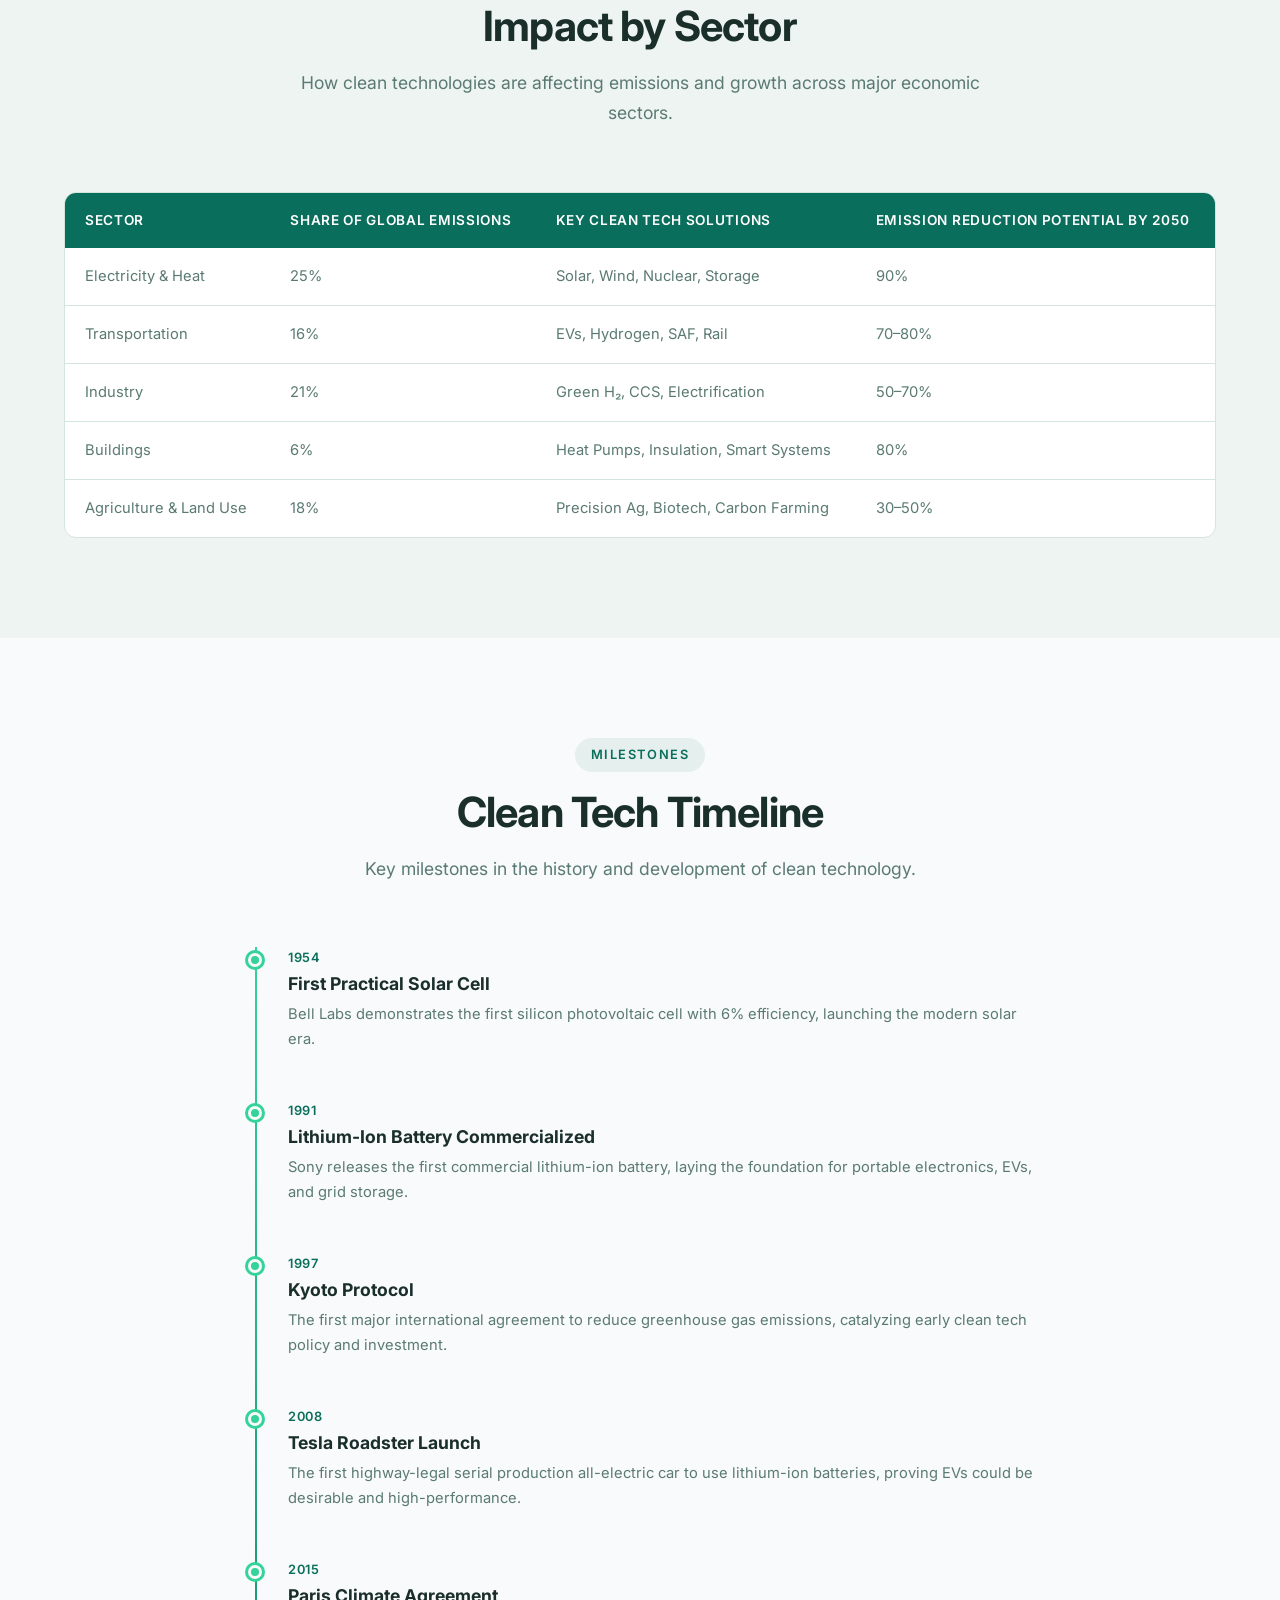
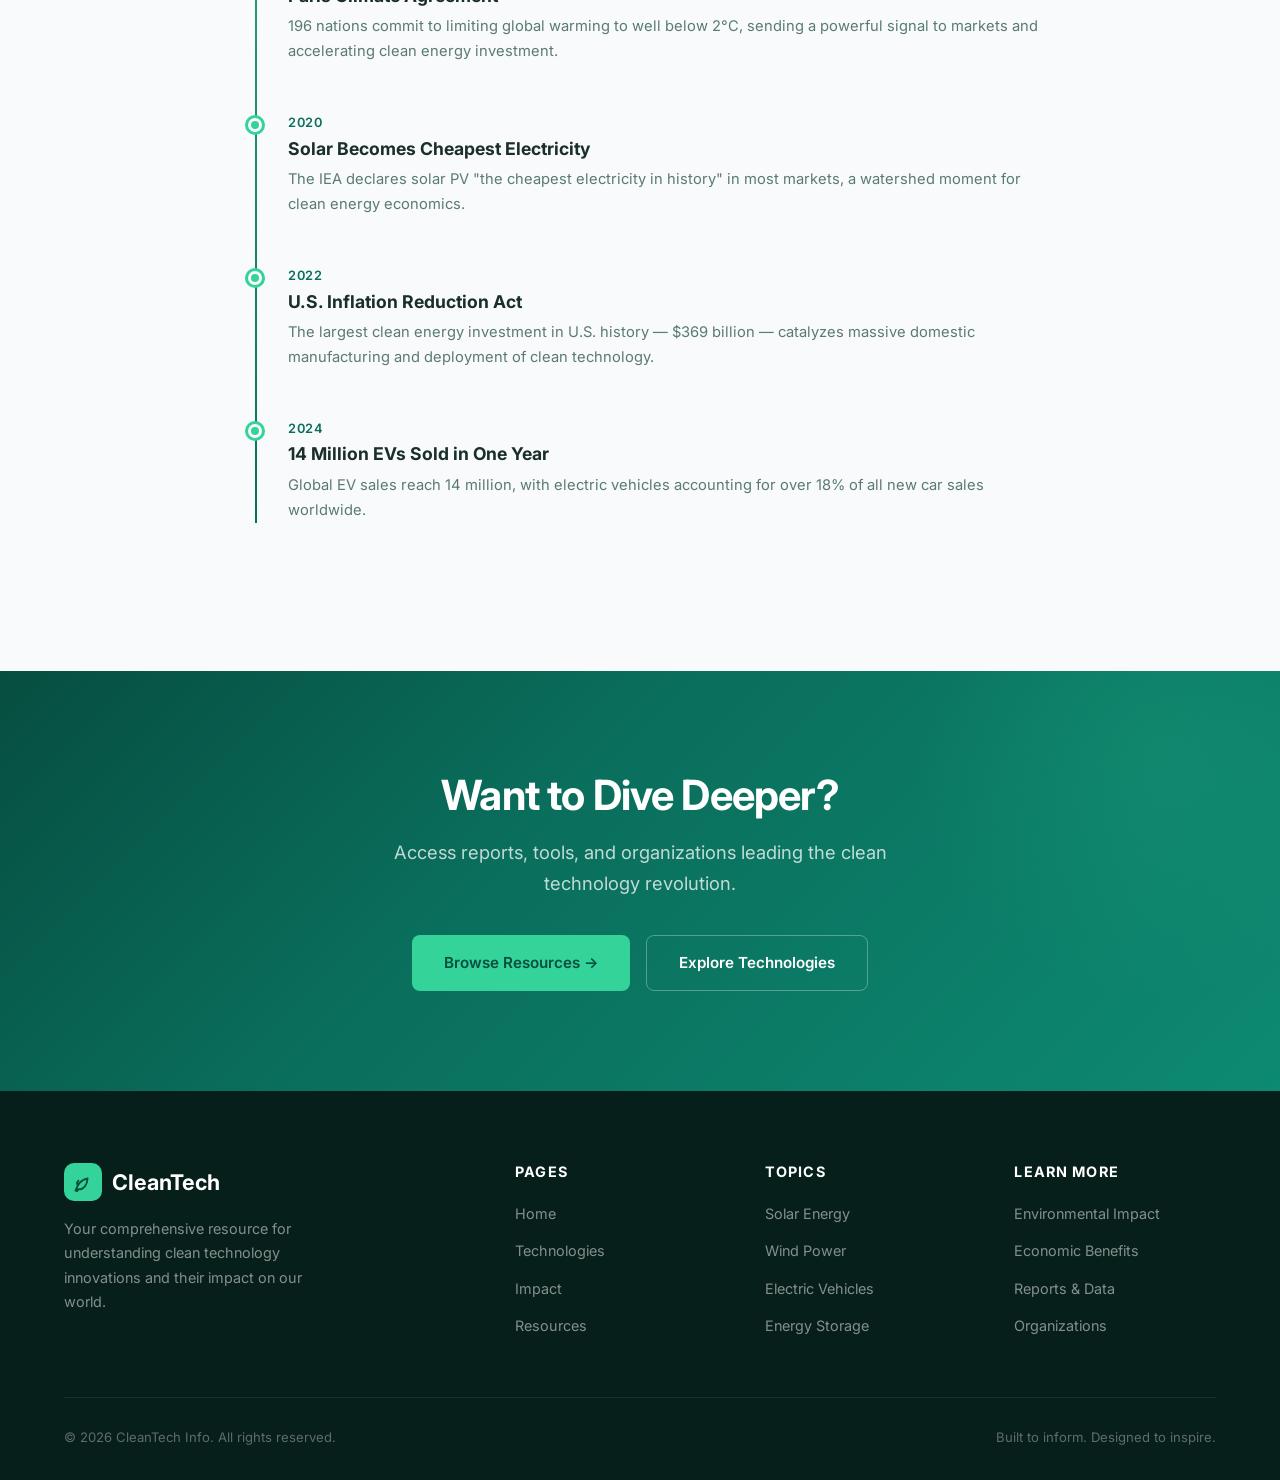
==== commit 4033fbc2: "Replace all emojis with custom SVG icons - Created inline SVG sprite system with 18 custom icons - R" ====
--- a/impact.html
+++ b/impact.html
@@ -9,15 +9,22 @@
   <link rel="preconnect" href="https://fonts.gstatic.com" crossorigin>
   <link href="https://fonts.googleapis.com/css2?family=Inter:wght@400;500;600;700;800&display=swap" rel="stylesheet">
   <link rel="stylesheet" href="css/styles.css">
-  <link rel="icon" type="image/svg+xml" href="data:image/svg+xml,<svg xmlns='http://www.w3.org/2000/svg' viewBox='0 0 100 100'><text y='.9em' font-size='90'>🌿</text></svg>">
+  <link rel="icon" type="image/svg+xml" href="data:image/svg+xml,<svg xmlns='http://www.w3.org/2000/svg' viewBox='0 0 24 24' fill='none' stroke='%2334d399' stroke-width='2' stroke-linecap='round' stroke-linejoin='round'><path d='M17 8C8 10 5.9 16.17 3.82 21.34L5.71 22l1-2.3A4.49 4.49 0 0 0 8 20c4 0 8.68-3.9 9-12Z'/><path d='M6 15s-1.5-2 1-4.5'/></svg>">
 </head>
 <body>
 
+  <!-- SVG Icon Definitions -->
+  <svg xmlns="http://www.w3.org/2000/svg" style="display:none">
+    <symbol id="icon-leaf" viewBox="0 0 24 24" fill="none" stroke="currentColor" stroke-width="2" stroke-linecap="round" stroke-linejoin="round"><path d="M17 8C8 10 5.9 16.17 3.82 21.34L5.71 22l1-2.3A4.49 4.49 0 0 0 8 20c4 0 8.68-3.9 9-12Z"/><path d="M6 15s-1.5-2 1-4.5"/></symbol>
+    <symbol id="icon-thermometer" viewBox="0 0 24 24" fill="none" stroke="currentColor" stroke-width="2" stroke-linecap="round" stroke-linejoin="round"><path d="M14 4v10.54a4 4 0 1 1-4 0V4a2 2 0 0 1 4 0Z"/></symbol>
+    <symbol id="icon-lungs" viewBox="0 0 24 24" fill="none" stroke="currentColor" stroke-width="2" stroke-linecap="round" stroke-linejoin="round"><path d="M6.081 20C2.642 20 .5 17.743.5 14.308c0-2.146.88-3.538 2.335-5.236C4.535 7.05 6.327 5.498 7.5 2h1c.667 1.333 1 2.667 1 4v6.5c0 .837-.164 1.593-.5 2.5"/><path d="M17.919 20c3.439 0 5.581-2.257 5.581-5.692 0-2.146-.88-3.538-2.335-5.236C19.465 7.05 17.673 5.498 16.5 2h-1c-.667 1.333-1 2.667-1 4v6.5c0 .837.164 1.593.5 2.5"/><path d="M12 4v16"/></symbol>
+  </svg>
+
   <!-- ===== HEADER ===== -->
   <header class="header">
     <div class="container">
       <a href="index.html" class="logo">
-        <div class="logo-icon">🌿</div>
+        <div class="logo-icon"><svg class="icon"><use href="#icon-leaf"/></svg></div>
         CleanTech
       </a>
       <nav class="nav-links">
@@ -83,7 +90,7 @@
     <div class="container">
       <div class="feature-block fade-up">
         <div class="feature-visual">
-          <div class="feature-visual-icon">🌡️</div>
+          <div class="feature-visual-icon"><svg class="icon"><use href="#icon-thermometer"/></svg></div>
         </div>
         <div class="feature-text">
           <span class="label">Carbon Reduction</span>
@@ -99,7 +106,7 @@
       </div>
       <div class="feature-block fade-up">
         <div class="feature-visual">
-          <div class="feature-visual-icon">🫁</div>
+          <div class="feature-visual-icon"><svg class="icon"><use href="#icon-lungs"/></svg></div>
         </div>
         <div class="feature-text">
           <span class="label">Public Health</span>
@@ -277,7 +284,7 @@
       <div class="footer-grid">
         <div class="footer-brand">
           <a href="index.html" class="logo">
-            <div class="logo-icon">🌿</div>
+            <div class="logo-icon"><svg class="icon"><use href="#icon-leaf"/></svg></div>
             CleanTech
           </a>
           <p>Your comprehensive resource for understanding clean technology innovations and their impact on our world.</p>
--- a/css/styles.css
+++ b/css/styles.css
@@ -62,6 +62,26 @@
 
 ul { list-style: none; }
 
+/* --- SVG Icons --- */
+.icon {
+  width: 1em;
+  height: 1em;
+  stroke: currentColor;
+  fill: none;
+  stroke-width: 2;
+  stroke-linecap: round;
+  stroke-linejoin: round;
+  display: inline-block;
+  vertical-align: middle;
+  flex-shrink: 0;
+}
+
+.icon-inline {
+  width: 1.1em;
+  height: 1.1em;
+  margin-right: 2px;
+}
+
 /* --- Typography --- */
 h1, h2, h3, h4 {
   font-weight: 700;
@@ -169,6 +189,12 @@
   align-items: center;
   justify-content: center;
   font-size: 1.1rem;
+  color: var(--primary-dark);
+}
+
+.logo-icon .icon {
+  width: 22px;
+  height: 22px;
 }
 
 .nav-links {
@@ -441,8 +467,14 @@
   align-items: center;
   justify-content: center;
   font-size: 1.6rem;
+  color: var(--primary);
   margin-bottom: 20px;
   transition: var(--transition);
+}
+
+.card-icon .icon {
+  width: 28px;
+  height: 28px;
 }
 
 .card:hover .card-icon {
@@ -521,6 +553,12 @@
 .feature-visual-icon {
   font-size: 5rem;
   filter: drop-shadow(0 4px 12px rgba(0,0,0,0.1));
+  color: var(--accent);
+}
+
+.feature-visual-icon .icon {
+  width: 96px;
+  height: 96px;
 }
 
 .feature-text .label {
@@ -557,7 +595,7 @@
 }
 
 .feature-list li::before {
-  content: '✓';
+  content: '';
   flex-shrink: 0;
   width: 24px;
   height: 24px;
@@ -568,6 +606,11 @@
   justify-content: center;
   font-size: 0.75rem;
   font-weight: 700;
+  margin-top: 2px;
+  background-image: url("data:image/svg+xml,%3Csvg xmlns='http://www.w3.org/2000/svg' viewBox='0 0 24 24' fill='none' stroke='%230a6e5c' stroke-width='3' stroke-linecap='round' stroke-linejoin='round'%3E%3Cpath d='M20 6 9 17l-5-5'/%3E%3C/svg%3E");
+  background-size: 14px;
+  background-repeat: no-repeat;
+  background-position: center;
   color: var(--primary);
   margin-top: 2px;
 }
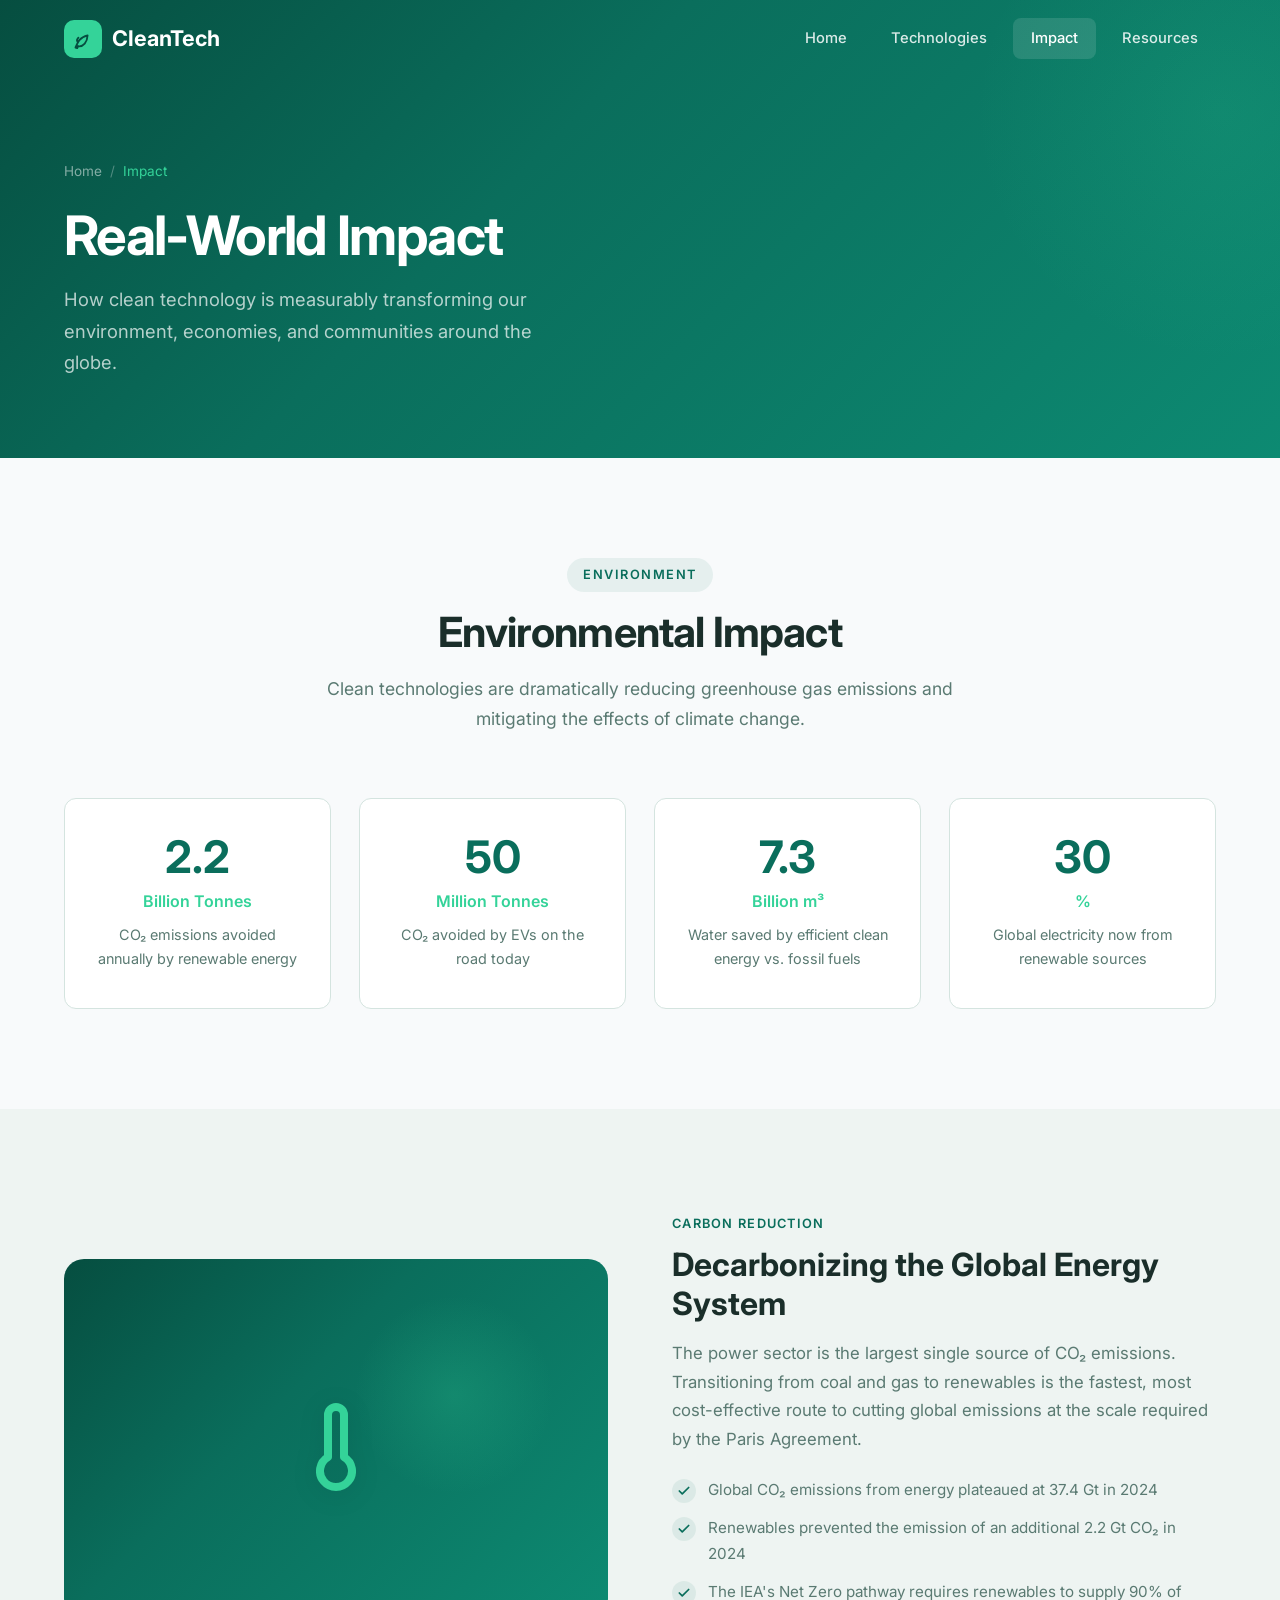
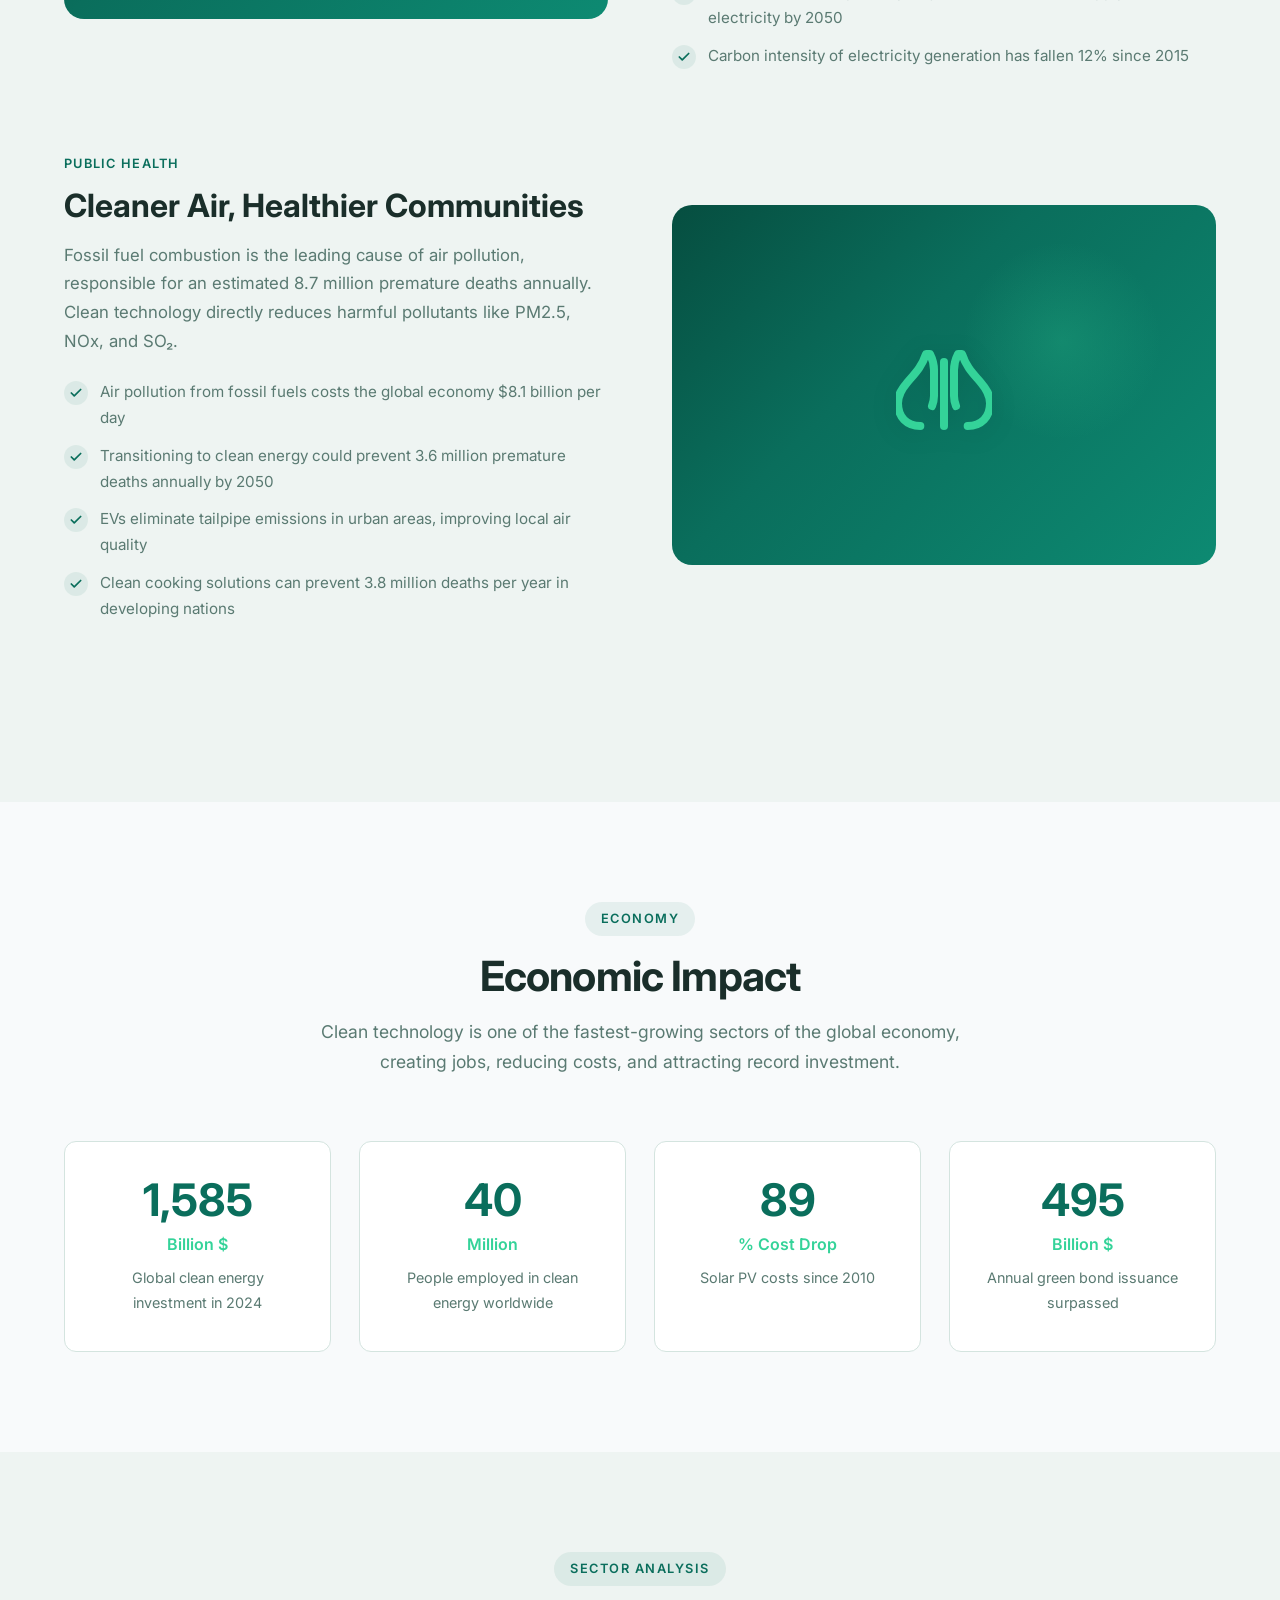
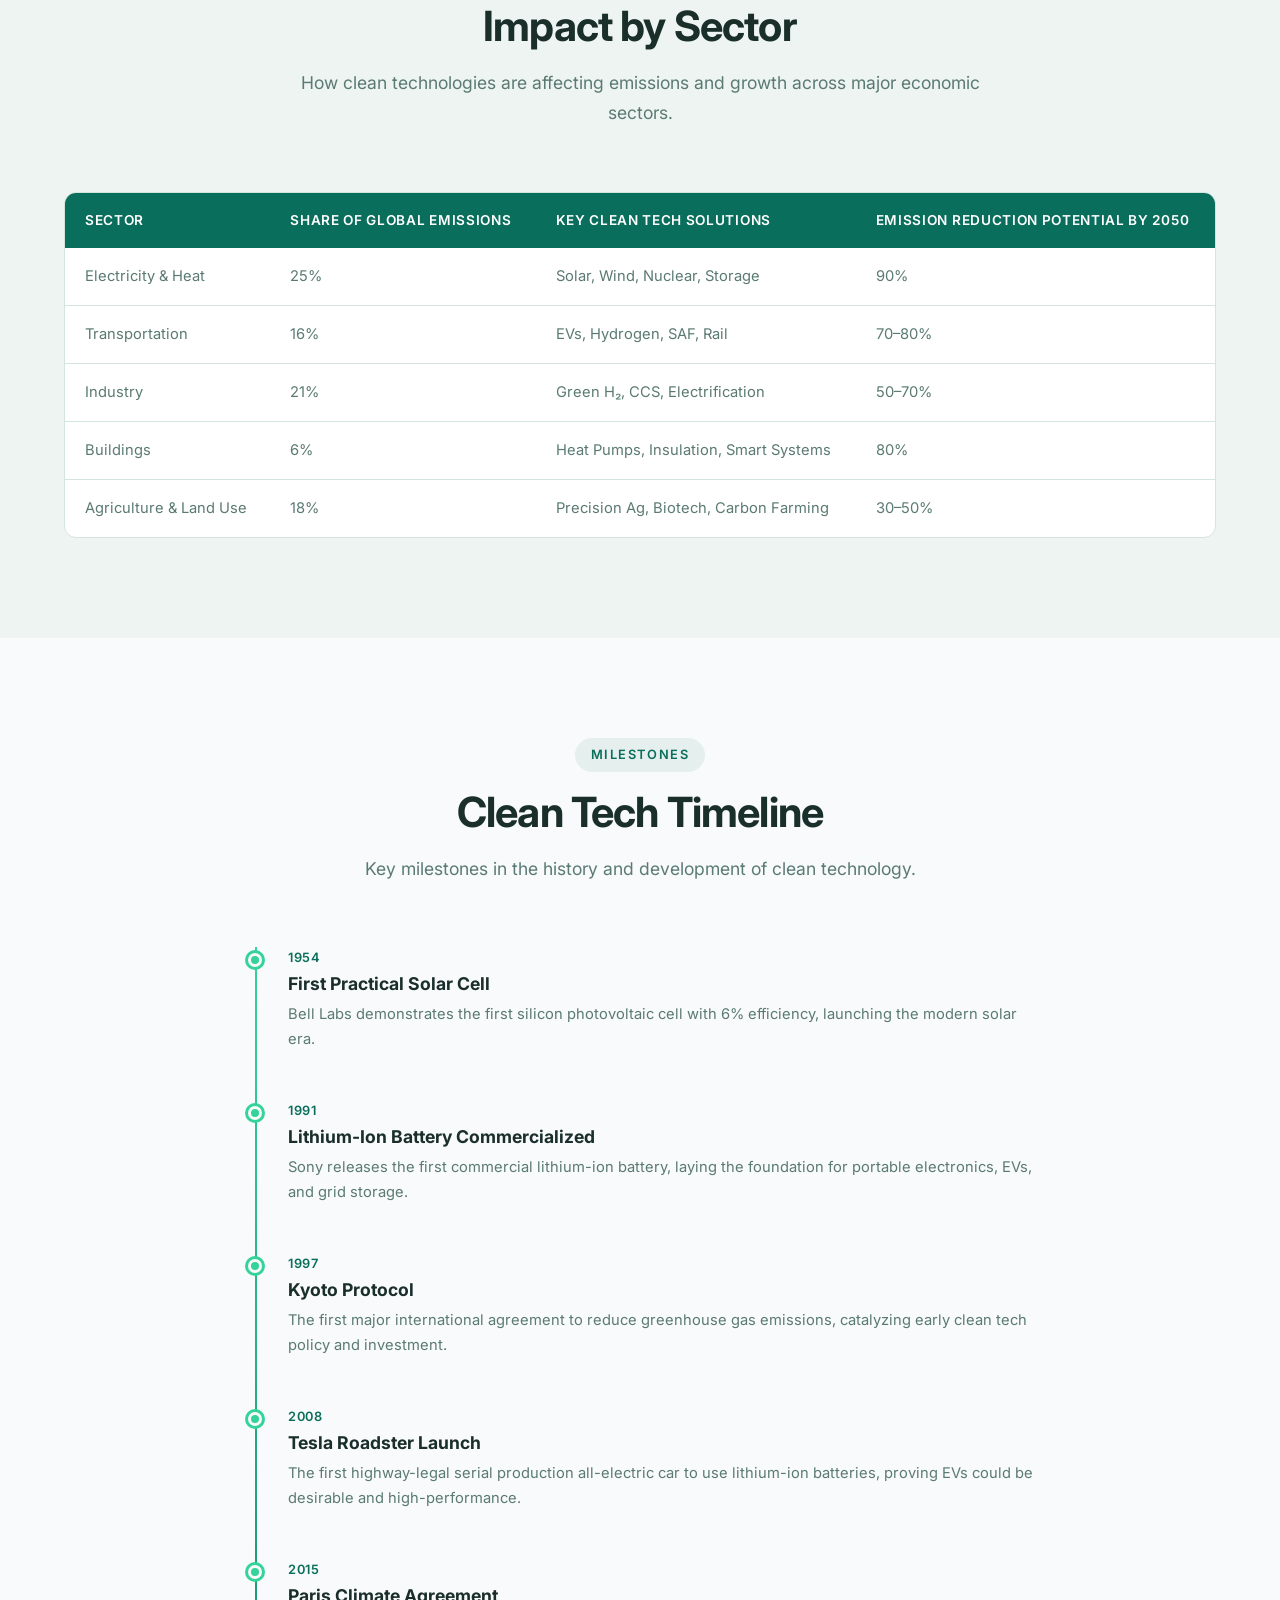
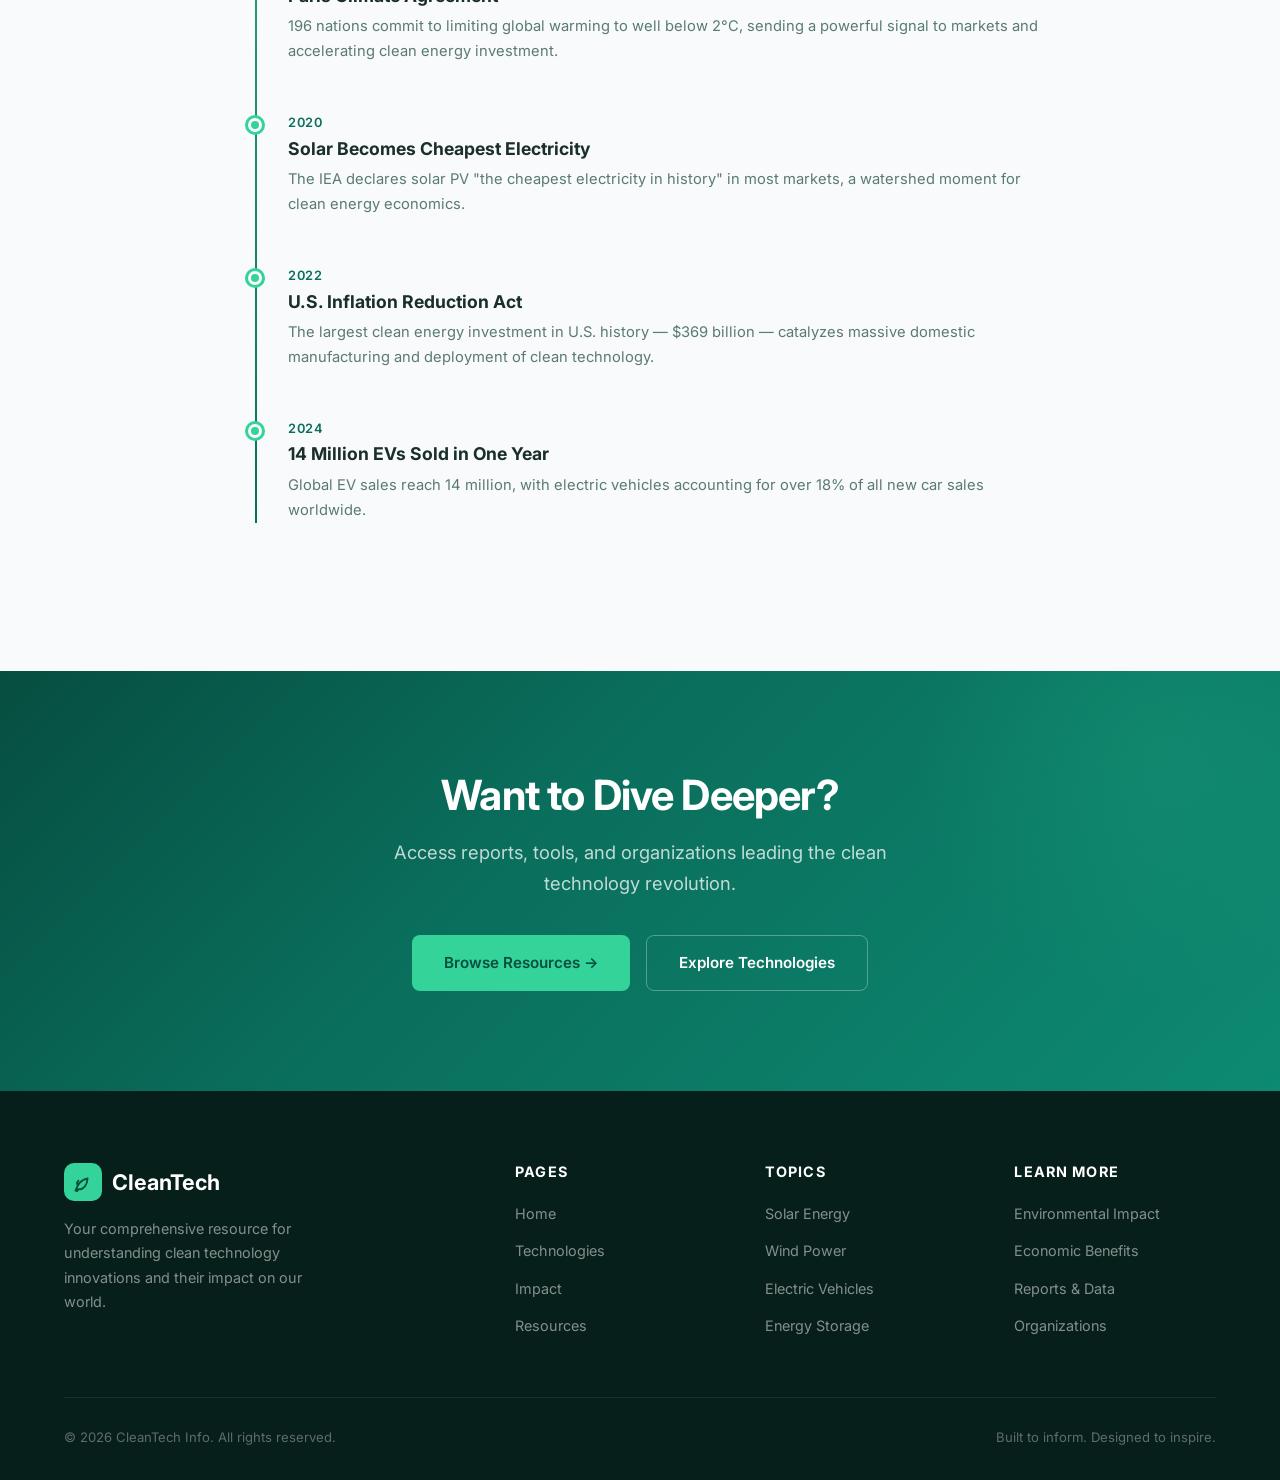
==== commit dd18e62d: "Add AdSense script and ads.txt publisher declaration" ====
--- a/impact.html
+++ b/impact.html
@@ -9,6 +9,7 @@
   <link rel="preconnect" href="https://fonts.gstatic.com" crossorigin>
   <link href="https://fonts.googleapis.com/css2?family=Inter:wght@400;500;600;700;800&display=swap" rel="stylesheet">
   <link rel="stylesheet" href="css/styles.css">
+  <script async src="https://pagead2.googlesyndication.com/pagead/js/adsbygoogle.js?client=ca-pub-8700122829608621" crossorigin="anonymous"></script>
   <link rel="icon" type="image/svg+xml" href="data:image/svg+xml,<svg xmlns='http://www.w3.org/2000/svg' viewBox='0 0 24 24' fill='none' stroke='%2334d399' stroke-width='2' stroke-linecap='round' stroke-linejoin='round'><path d='M17 8C8 10 5.9 16.17 3.82 21.34L5.71 22l1-2.3A4.49 4.49 0 0 0 8 20c4 0 8.68-3.9 9-12Z'/><path d='M6 15s-1.5-2 1-4.5'/></svg>">
 </head>
 <body>
--- a/css/styles.css
+++ b/css/styles.css
@@ -237,6 +237,7 @@
   cursor: pointer;
   padding: 8px;
   z-index: 1001;
+  position: relative;
 }
 
 .menu-toggle span {
@@ -245,10 +246,40 @@
   background: #fff;
   border-radius: 2px;
   transition: var(--transition);
+  transform-origin: center;
 }
 
 .header.scrolled .menu-toggle span {
   background: var(--text);
+}
+
+/* Hamburger open animation */
+.menu-toggle.active span:nth-child(1) {
+  transform: translateY(7px) rotate(45deg);
+}
+
+.menu-toggle.active span:nth-child(2) {
+  opacity: 0;
+  transform: scaleX(0);
+}
+
+.menu-toggle.active span:nth-child(3) {
+  transform: translateY(-7px) rotate(-45deg);
+}
+
+/* Mobile overlay */
+.nav-overlay {
+  display: none;
+  position: fixed;
+  inset: 0;
+  background: rgba(0, 0, 0, 0.4);
+  z-index: 999;
+  opacity: 0;
+  transition: opacity 0.3s ease;
+}
+
+.nav-overlay.visible {
+  opacity: 1;
 }
 
 /* ============================================
@@ -1125,8 +1156,18 @@
 }
 
 @media (max-width: 768px) {
+  /* --- Header & Nav --- */
+  .header {
+    padding: 14px 0;
+  }
+  .header.scrolled {
+    padding: 10px 0;
+  }
   .menu-toggle {
     display: flex;
+  }
+  .nav-overlay {
+    display: block;
   }
   .nav-links {
     position: fixed;
@@ -1134,21 +1175,33 @@
     right: -100%;
     width: 280px;
     height: 100vh;
+    height: 100dvh;
     background: var(--primary-dark);
     flex-direction: column;
-    padding: 80px 32px 32px;
+    padding: 100px 32px 32px;
     gap: 4px;
-    transition: var(--transition);
+    transition: right 0.35s cubic-bezier(0.4, 0, 0.2, 1);
     box-shadow: var(--shadow-xl);
+    z-index: 1000;
+    overflow-y: auto;
   }
   .nav-links.open {
     right: 0;
   }
   .nav-links a {
     color: rgba(255, 255, 255, 0.8);
-    padding: 12px 16px;
-    font-size: 1rem;
+    padding: 14px 16px;
+    font-size: 1.05rem;
     width: 100%;
+    border-radius: var(--radius-sm);
+  }
+  .nav-links a:hover,
+  .nav-links a.active {
+    color: #fff;
+    background: rgba(255, 255, 255, 0.1);
+  }
+  .header.scrolled .nav-links {
+    background: var(--primary-dark);
   }
   .header.scrolled .nav-links a {
     color: rgba(255, 255, 255, 0.8);
@@ -1158,20 +1211,170 @@
     color: #fff;
     background: rgba(255, 255, 255, 0.1);
   }
+  /* Force hamburger to white when menu open */
+  .menu-toggle.active span {
+    background: #fff;
+  }
+
+  /* --- Hero --- */
+  .hero {
+    min-height: auto;
+    padding: 120px 0 60px;
+  }
+  .hero-content {
+    max-width: 100%;
+  }
+  .hero h1 {
+    font-size: clamp(1.8rem, 7vw, 2.6rem);
+    margin-bottom: 16px;
+  }
+  .hero p {
+    font-size: 1rem;
+    margin-bottom: 28px;
+    line-height: 1.7;
+  }
+  .hero-badge {
+    font-size: 0.78rem;
+    padding: 6px 14px;
+    margin-bottom: 20px;
+  }
+  .hero-buttons {
+    flex-direction: column;
+  }
+  .hero-buttons .btn {
+    justify-content: center;
+    padding: 14px 24px;
+  }
   .hero-stats {
     grid-template-columns: repeat(2, 1fr);
-  }
-  .hero-buttons {
-    flex-direction: column;
-  }
-  .hero-buttons .btn {
-    justify-content: center;
-  }
+    margin-top: 40px;
+    padding: 24px;
+    gap: 8px;
+  }
+  .stat-item {
+    padding: 12px 8px;
+  }
+  .stat-number {
+    font-size: 1.5rem;
+  }
+  .stat-label {
+    font-size: 0.75rem;
+  }
+
+  /* --- Page Hero (inner pages) --- */
+  .page-hero {
+    padding: 120px 0 56px;
+  }
+  .page-hero h1 {
+    font-size: clamp(1.7rem, 6vw, 2.2rem);
+  }
+  .page-hero p {
+    font-size: 1rem;
+  }
+
+  /* --- Sections --- */
+  .section {
+    padding: 56px 0;
+  }
+  .section-header {
+    margin-bottom: 40px;
+  }
+  .section-header h2 {
+    font-size: clamp(1.5rem, 5vw, 2rem);
+  }
+  .section-header p {
+    font-size: 0.95rem;
+  }
+
+  /* --- Cards --- */
   .card-grid {
     grid-template-columns: 1fr;
-  }
+    gap: 20px;
+  }
+  .card {
+    padding: 28px 24px;
+  }
+  .card-icon {
+    width: 48px;
+    height: 48px;
+  }
+  .card-icon .icon {
+    width: 24px;
+    height: 24px;
+  }
+
+  /* --- Stats --- */
   .stats-grid {
     grid-template-columns: 1fr 1fr;
+    gap: 16px;
+  }
+  .stat-card {
+    padding: 24px 16px;
+  }
+  .stat-card .number {
+    font-size: 2rem;
+  }
+
+  /* --- Feature blocks --- */
+  .feature-visual {
+    min-height: 240px;
+    padding: 32px;
+  }
+  .feature-visual-icon .icon {
+    width: 72px;
+    height: 72px;
+  }
+  .feature-text h3 {
+    font-size: 1.35rem;
+  }
+  .feature-text p {
+    font-size: 0.92rem;
+  }
+  .feature-list li {
+    font-size: 0.88rem;
+  }
+
+  /* --- Timeline --- */
+  .timeline {
+    padding-left: 40px;
+  }
+
+  /* --- Tables --- */
+  .data-table th,
+  .data-table td {
+    padding: 12px 14px;
+    font-size: 0.82rem;
+  }
+
+  /* --- Accordion --- */
+  .accordion-header {
+    padding: 16px 20px;
+    font-size: 0.92rem;
+  }
+  .accordion-body-inner {
+    padding: 0 20px 16px;
+  }
+
+  /* --- CTA --- */
+  .cta-content h2 {
+    font-size: clamp(1.4rem, 5vw, 1.9rem);
+  }
+  .cta-content p {
+    font-size: 1rem;
+  }
+  .cta-buttons {
+    flex-direction: column;
+    align-items: center;
+  }
+  .cta-buttons .btn {
+    width: 100%;
+    max-width: 320px;
+    justify-content: center;
+  }
+
+  /* --- Footer --- */
+  .footer {
+    padding: 48px 0 28px;
   }
   .footer-grid {
     grid-template-columns: 1fr;
@@ -1179,22 +1382,32 @@
   }
   .footer-bottom {
     flex-direction: column;
-    gap: 16px;
+    gap: 12px;
     text-align: center;
   }
-  .section {
-    padding: 64px 0;
-  }
 }
 
 @media (max-width: 480px) {
+  .container {
+    padding: 0 16px;
+  }
+  .hero {
+    padding: 110px 0 48px;
+  }
+  .hero h1 {
+    font-size: 1.65rem;
+  }
+  .hero p {
+    font-size: 0.92rem;
+  }
   .hero-stats {
     grid-template-columns: 1fr;
+    padding: 20px;
   }
   .hero-stats .stat-item {
     border-right: none !important;
     border-bottom: 1px solid rgba(255, 255, 255, 0.1);
-    padding: 16px 8px;
+    padding: 14px 8px;
   }
   .hero-stats .stat-item:last-child {
     border-bottom: none;
@@ -1202,4 +1415,34 @@
   .stats-grid {
     grid-template-columns: 1fr;
   }
-}
+  .stat-card {
+    padding: 20px 16px;
+  }
+  .section {
+    padding: 44px 0;
+  }
+  .page-hero {
+    padding: 105px 0 44px;
+  }
+  .feature-visual {
+    min-height: 200px;
+    padding: 24px;
+  }
+  .feature-visual-icon .icon {
+    width: 56px;
+    height: 56px;
+  }
+  .resource-card {
+    padding: 24px 20px;
+  }
+  .btn {
+    padding: 12px 24px;
+    font-size: 0.9rem;
+  }
+  .breadcrumb {
+    font-size: 0.78rem;
+  }
+  .footer {
+    padding: 40px 0 24px;
+  }
+}
